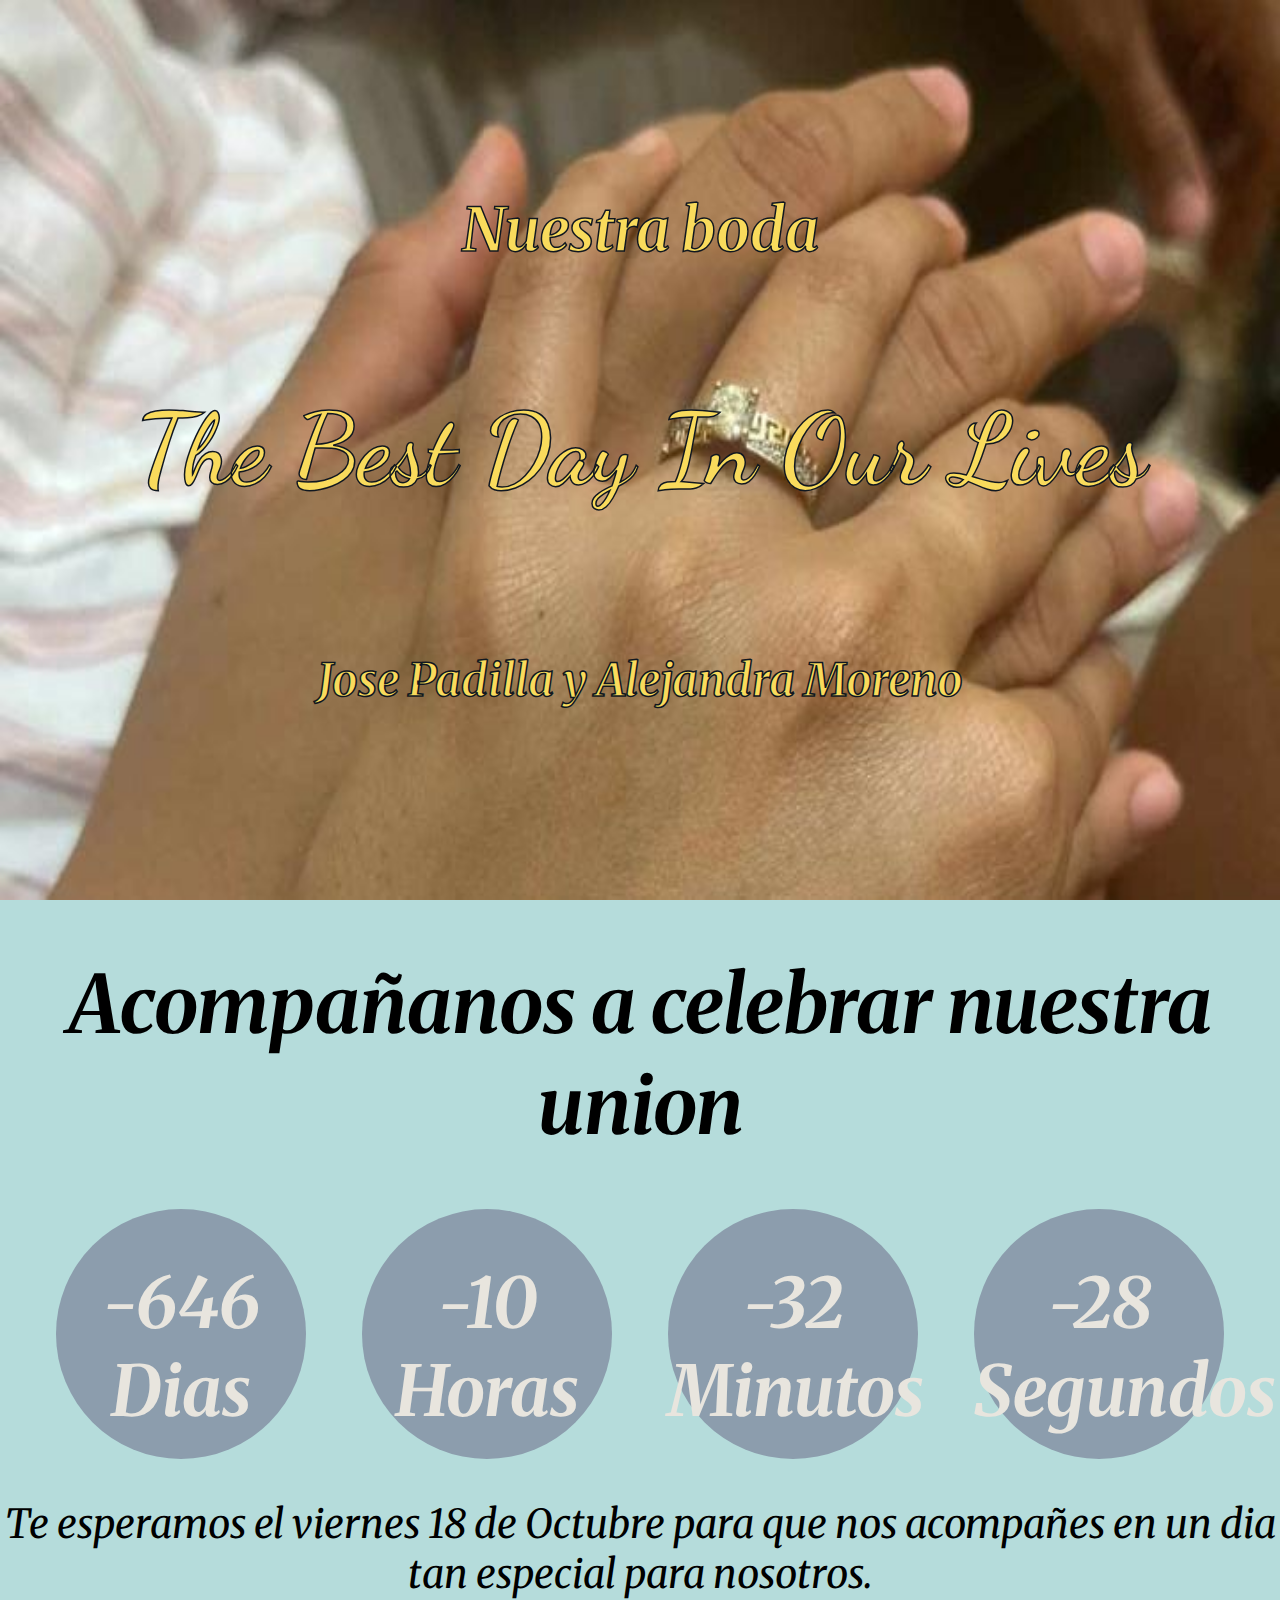
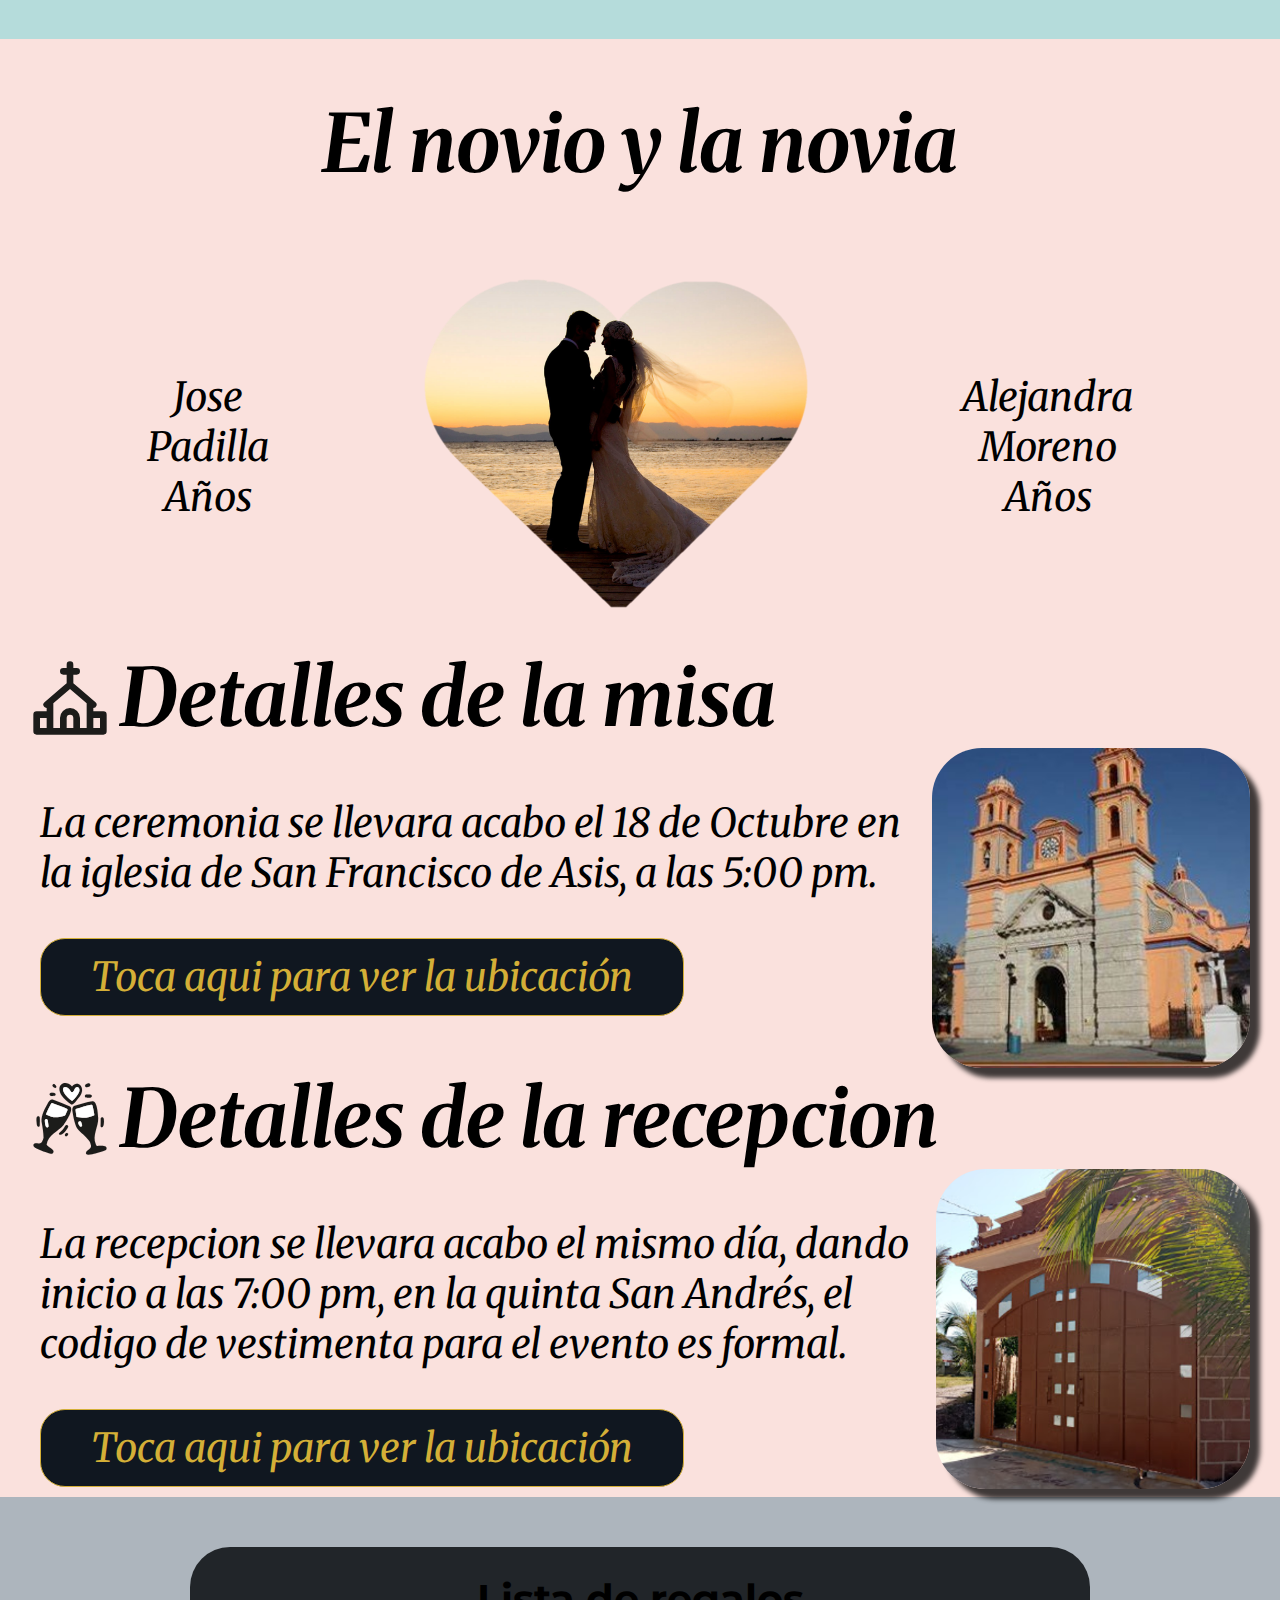
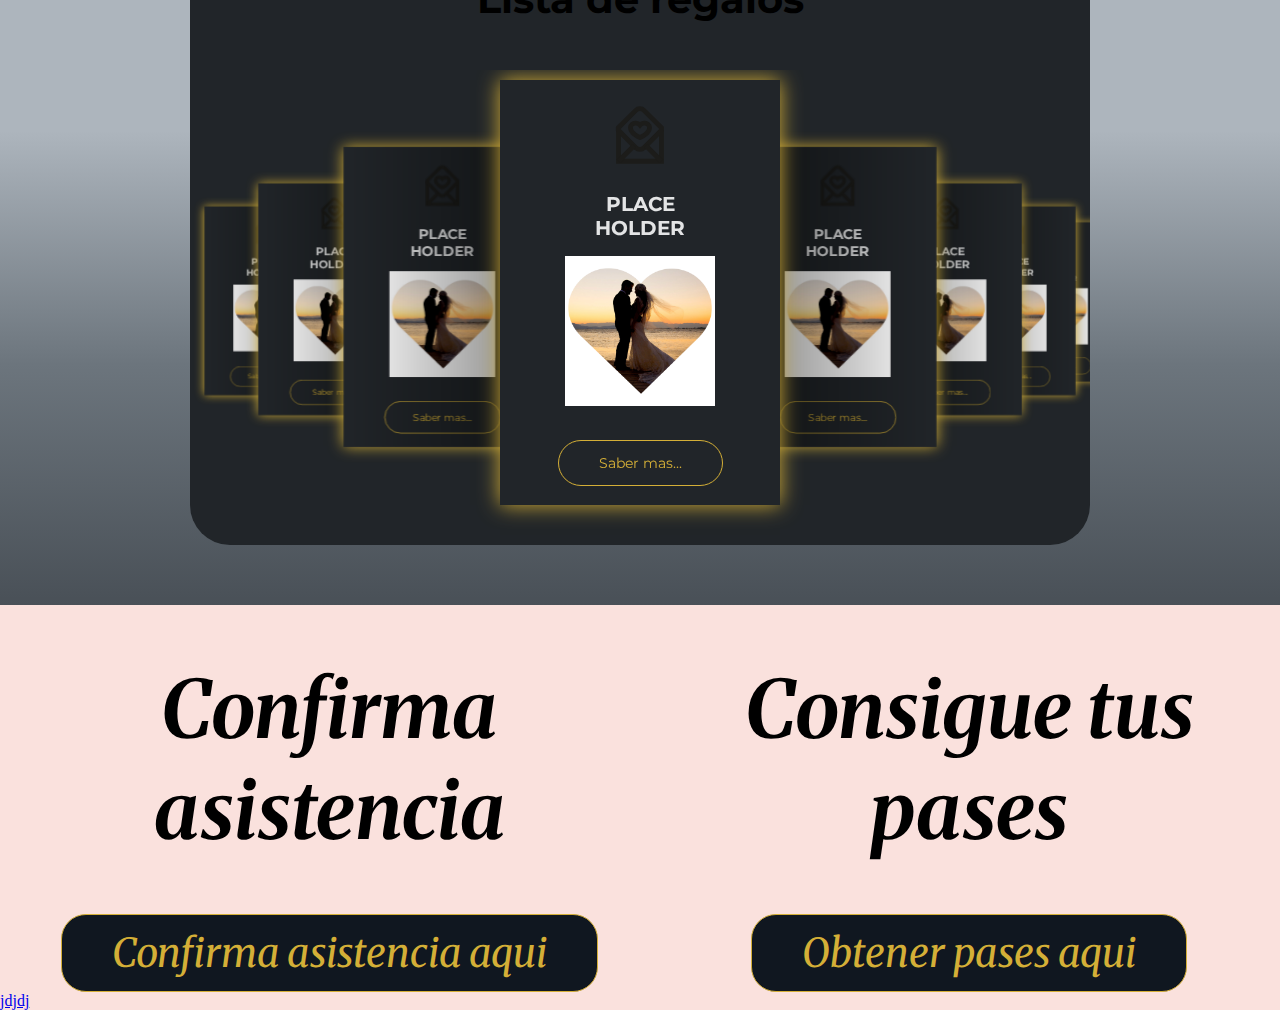
==== index.html @ f73a49ec "Add files via upload" ====
<!DOCTYPE html>
<html lang="en">
<head>
    <meta charset="UTF-8">
    <meta name="viewport" content="width=device-width, initial-scale=1.0">
    <link rel="stylesheet" href="css/sobre.css">
    <link rel="stylesheet" href="css/style.css">
    <link rel="stylesheet" href="css/news_swp.css">
    <link
  rel="stylesheet"
  href="https://cdn.jsdelivr.net/npm/swiper@11/swiper-bundle.min.css"
/>
    <link rel="preconnect" href="https://fonts.googleapis.com">
    <link rel="preconnect" href="https://fonts.gstatic.com" crossorigin>
    <link href="https://fonts.googleapis.com/css2?family=Dancing+Script:wght@400..700&family=Montserrat:ital,wght@0,100..900;1,100..900&display=swap" rel="stylesheet">
    <link href="https://fonts.googleapis.com/css2?family=Merriweather:ital,wght@0,300;0,400;0,700;0,900;1,300;1,400;1,700;1,900&display=swap" rel="stylesheet">

    <link rel="shortcut icon" type="image/png" href="sources/heart-broken-svgrepo-com.svg"/>
    <title>Nuestra boda</title>
</head>
<body class="hidden">
    <div class="centrado" id="onload">
        <div class="loader">
            <div class="container">
                <div class="valentines">
                    <div class="envelope">
                        <div class="card">
                            <div class="text">
                                Jose <br> y <br> Alejandra
                                <div class="heart"></div>
                            </div>
                        </div>
                    </div>
                    <div class="front"></div>
                </div>
            </div>
        </div>
    </div>
    <header>
    <img src="sources/anillos.jpeg" alt="" id="back">
    <h1 class="boda" id="uno">Nuestra boda</h1>
    <h1 id="best">The Best Day In Our Lives</h1>
    <h2 class="boda" id="dos">Jose Padilla y Alejandra Moreno</h2>
    </header>
    <section id="countdown">
        <h1 id="tsec"> Acompañanos a celebrar nuestra union</h1>
        <div class="numeros">
        <div><h1 class="days" id="nr"></h1> <h1>Dias</h1></div>
        <div><h1 class="hours" id="nr"></h1><h1>Horas</h1></div>
        <div><h1 class="minutes" id="nr"></h1><h1>Minutos</h1></div>
        <div><h1 class="seconds" id="nr"></h1><h1>Segundos</h1></div>
        </div>
        <p>Te esperamos el viernes 18 de Octubre para que nos acompañes en un dia tan especial para nosotros.</p>
    </section>
    <section id="nyn">
        <h1>El novio y la novia</h1>
        <div id="info">
            <div class="n">
                <p>Jose </p>
                <p>Padilla</p>
                <p>Años</p>
            </div>
            <img src="sources/cbg.png" alt="" >
            <div class="n" id="a">
                <p>Alejandra</p>
                <p>Moreno</p>
                <p>Años</p>
            </div>
        </div>
    </section>
    <section id="misa">
        <div class="tm">
            <img src="sources/church-svgrepo-com.svg" alt="">
            <h1>Detalles de la misa</h1>
        </div>
        <div class="cm">
            <div class="cmt">
                <p>La ceremonia se llevara acabo el 18 de Octubre en la iglesia de San Francisco de Asis, a las 5:00 pm.</p>
            <a href="" target="_blank">Toca aqui para ver la ubicación</a>
            </div>
            <img src="sources/iglesia.jpg" alt="">
        </div>
    </section>
    <section id="fiesta">
        <div class="tf">
            <img src="sources/heart-glasses-svgrepo-com (2).svg" alt="">
            <h1>Detalles de la recepcion</h1>
        </div>
        <div class="cf">
            <div class="cft">
            <p>La recepcion se llevara acabo el mismo día, dando inicio a las 7:00 pm, en la quinta San Andrés, el codigo de vestimenta para el evento es formal.</p>
            <a href="http://" target="_blank" rel="noopener noreferrer">Toca aqui para ver la ubicación</a>
        </div>
        <img src="sources/salon.png" alt="">
        </div>
    </section>
    <section id="regalos">
        <div class="containeregalos">
        <h1>Lista de regalos</h1>
        <div class="swiper mySwiper">
            <div class="swiper-wrapper">

                <div class="swiper-slide">
                    <div class="icons">
                        <i class="fa-solid fa-circle-arrow-left"></i>
                        <img src="sources/heart-mail-svgrepo-com.svg" alt="">
                        <i class="fa-regular fa-heart"></i>
                    </div>
                    <div class="news-content">
                        <div class="news-txt">
                            <h2>Place holder</h2>
                            <div class="news-img">
                                <img src="sources/corazon.png" alt="">
                            </div>
                        </div>
                        
                    </div>
                    <a href="#" class="btn-1">Saber mas...</a>
                </div>
                
                <div class="swiper-slide">
                    <div class="icons">
                        <i class="fa-solid fa-circle-arrow-left"></i>
                        <img src="sources/heart-mail-svgrepo-com.svg" alt="">
                        <i class="fa-regular fa-heart"></i>
                    </div>
                    <div class="news-content">
                        <div class="news-txt">
                            <h2>Place holder</h2>
                            <div class="news-img">
                                <img src="sources/corazon.png" alt="">
                            </div>
                        </div>
                        
                    </div>
                    <a href="#" class="btn-1">Saber mas...</a>
                </div>

                <div class="swiper-slide">
                    <div class="icons">
                        <i class="fa-solid fa-circle-arrow-left"></i>
                        <img src="sources/heart-mail-svgrepo-com.svg" alt="">
                        <i class="fa-regular fa-heart"></i>
                    </div>
                    <div class="news-content">
                        <div class="news-txt">
                            <h2>Place holder</h2>
                            <div class="news-img">
                                <img src="sources/corazon.png" alt="">
                            </div>
                        </div>
                        
                    </div>
                    <a href="#" class="btn-1">Saber mas...</a>
                </div>
                
                <div class="swiper-slide">
                    <div class="icons">
                        <i class="fa-solid fa-circle-arrow-left"></i>
                        <img src="sources/heart-mail-svgrepo-com.svg" alt="">
                        <i class="fa-regular fa-heart"></i>
                    </div>
                    <div class="news-content">
                        <div class="news-txt">
                            <h2>Place holder</h2>
                            <div class="news-img">
                                <img src="sources/corazon.png" alt="">
                            </div>
                        </div>
                        
                    </div>
                    <a href="#" class="btn-1">Saber mas...</a>
                </div>

                <div class="swiper-slide">
                    <div class="icons">
                        <i class="fa-solid fa-circle-arrow-left"></i>
                        <img src="sources/heart-mail-svgrepo-com.svg" alt="">
                        <i class="fa-regular fa-heart"></i>
                    </div>
                    <div class="news-content">
                        <div class="news-txt">
                            <h2>Place holder</h2>
                            <div class="news-img">
                                <img src="sources/corazon.png" alt="">
                            </div>
                        </div>
                        
                    </div>
                    <a href="#" class="btn-1">Saber mas...</a>
                </div>
                
                <div class="swiper-slide">
                    <div class="icons">
                        <i class="fa-solid fa-circle-arrow-left"></i>
                        <img src="sources/heart-mail-svgrepo-com.svg" alt="">
                        <i class="fa-regular fa-heart"></i>
                    </div>
                    <div class="news-content">
                        <div class="news-txt">
                            <h2>Place holder</h2>
                            <div class="news-img">
                                <img src="sources/corazon.png" alt="">
                            </div>
                        </div>
                        
                    </div>
                    <a href="#" class="btn-1">Saber mas...</a>
                </div>

                <div class="swiper-slide">
                    <div class="icons">
                        <i class="fa-solid fa-circle-arrow-left"></i>
                        <img src="sources/heart-mail-svgrepo-com.svg" alt="">
                        <i class="fa-regular fa-heart"></i>
                    </div>
                    <div class="news-content">
                        <div class="news-txt">
                            <h2>Place holder</h2>
                            <div class="news-img">
                                <img src="sources/corazon.png" alt="">
                            </div>
                        </div>
                        
                    </div>
                    <a href="#" class="btn-1">Saber mas...</a>
                </div>
                
                <div class="swiper-slide">
                    <div class="icons">
                        <i class="fa-solid fa-circle-arrow-left"></i>
                        <img src="sources/heart-mail-svgrepo-com.svg" alt="">
                        <i class="fa-regular fa-heart"></i>
                    </div>
                    <div class="news-content">
                        <div class="news-txt">
                            <h2>Place holder</h2>
                            <div class="news-img">
                                <img src="sources/corazon.png" alt="">
                            </div>
                        </div>
                        
                    </div>
                    <a href="#" class="btn-1">Saber mas...</a>
                </div>
            </div>
        </div>
    </div>
    </section>
    <section id="confirmar">
        <div>
        <h1>Confirma asistencia</h1>
        <a href="http://" target="_blank" rel="noopener noreferrer">Confirma asistencia aqui</a>
        </div>
        <div>
            <h1>Consigue tus pases</h1>
            <a href="http://" target="_blank" rel="noopener noreferrer">Obtener pases aqui</a>
        </div>
    </section>
    <a href="sobre.html">jdjdj</a>
<script src="js/jquery-3.7.1.min.js"></script>
<script src="js/load.js"></script>
<script src="js/cuenta.js"></script>
<script src="https://cdn.jsdelivr.net/npm/swiper@11/swiper-bundle.min.js"></script>
<script>
    var swiper = new Swiper(".mySwiper",{
        effect: "coverflow",
        grabCursor: true,
        centeredSlides: true,
        slidesPerView: "auto",
        loop: true,
        coverflowEffect:{
            depth: 500,
            modifier: 1,
            slidesShadows: true,
            rotate: 0,
            stretch:0
        }
    })
</script>
</body>
</html>
---- css/sobre.css ----
.centrado{
    height: 100vh;
}
.hidden{
    overflow: hidden;
}
.loader{
    display: grid;
    place-items: center;
    min-height: 100vh;
    background: #fae1dd;
}
.container{
    position: relative;
}
.valentines{
    position: relative;
    top: 50px;
    cursor: pointer;
    animation: up 3s linear infinite;
}
.envelope{
    position: relative;
    width: 300px;
    height: 200px;
    background: #f08080;
    display: grid;
    place-items: center;
}
.envelope::before{
    content: '';
    position: absolute;
    width: 212px;
    height: 212px;
    background: #f08080;
    transform: rotate(45deg);
    top: -105px;
    left: 44px;
    border-radius: 30px 0 0 0;
}
.front{
    position: absolute;
    border-right: 180px solid #f4978e;
    border-top: 95px solid transparent;
    border-bottom: 100px solid transparent;
    left: 120px;
    top: 5px;
    width: 0;
    height: 0;
    z-index: 10;
}
.front::before{
    position: absolute;
    content: '';
    border-left: 300px solid #fda996;
    border-top: 195px solid transparent;
    left: -120px;
    top: -95px;
}
.card{
    position: relative;
    width: 250px;
    height: 180px;
    background: #fff;
    border-radius: 2px;
    display: grid;
    place-items: center;
    transition: 1s;
}
.card::before{
    content: '';
    position: absolute;
    top: 10px;
    left: 10px;
    right: 10px;
    bottom: 10px;
    border: 2px solid #003049;
    border-style: dashed;
}
.valentines:hover .card{
    transform: translateY(-100px);
}
.card .text{
    font-family: 'Brush Script MT', cursive;
    font-size: 28px;
    text-align: center;
    line-height: 25px;
    color: #003049;
}
.card .text .heart{
    position: relative;
    width: 22px;
    height: 22px;
    background: red;
    bottom: 0px;
    left: 26px;
    transform: rotate(45deg);
    border-radius: 50% 0 0 50%;
}
.card .text .heart::before{
    content: '';
    position: absolute;
    width: 100%;
    height: 100%;
    background: red;
    border-radius: 0 50% 50% 0;
    right: 0;
    transform: rotate(-90deg);
    transform-origin: top;
}
.card .text .heart::after{
    content: '';
    position: absolute;
    width: 100%;
    height: 100%;
    background: red;
    right: -11px;
}
@keyframes up {
    0%, 100%{
        transform: translateY(0);
    }
    50%{
        transform: translateY(-30px);
    }
}
.valentines::before{
    content: '';
    position: absolute;
    width: 330px;
    height: 25px;
    border-radius: 50%;
    background: rgba(0, 0, 0, .3);
    top: 265px;
    left: -15px;
    animation: scale 3s linear infinite;
}
@keyframes scale{
    0%,100%{
        transform: scaleX(1);
    }
    50%{
        transform: scaleX(.85);
    }
}
---- css/style.css ----
body{
    background: #fae1dd;
    margin: 0px;
    padding: 0px;
}

header{
    margin: 0px;
    display: flex;
    flex-direction: column;
    justify-content: center;
    align-items: center;
    text-align: center;
    padding-top: 0px;
    width: 100vw;
    
    height: 100vh;
    font-size: 30px;
}
header #best{
    z-index: 10;
    position: absolute;
    color: #f9db5c;
    -webkit-text-stroke: 1.5px #101720;
    font-family: 'Dancing Script', cursive;
    font-size: 100px;   
}
header .boda{
    margin: auto;
    z-index: 10;
    color: #f9db5c;
    -webkit-text-stroke: 1.5px #101720;
    font-family: "Merriweather", serif;
    font-weight: 700;
    font-style: italic;
    
}

header #back{
    position: absolute;
    width: 100vw;
    height: 100vh;
    margin: 0px;
}

#countdown{
    margin: 0px;
    background-color: #B5DCDB;
    display: flex;
    flex-direction: column;
    justify-content: center;
    align-content: center;
    text-align: center;
    font-family: "Merriweather", serif;
    font-weight: 400;
    font-style: italic;
    font-size: 40px;
}

#countdown .numeros{
    display: flex;
    align-items: center;
    justify-content: space-evenly;
    font-size: 35px;
}
#countdown .numeros div{
    background-color: #8C9DAD;
    width: 250px;
    height: 250px;
    border-radius: 50%;
}
#countdown .numeros div #nr{
    margin-top: 50px;
    margin-bottom: 0px;
}
#countdown .numeros div h1{
    color: #E8E5DE;
    margin-top: 0px;
}

#nyn{
    text-align: center;
    font-family: "Merriweather", serif;
    font-weight: 400;
    font-style: italic;
    font-size: 40px;
}
#nyn #info{
    display: flex;
    justify-content: space-evenly;
    align-items: center;
}
#nyn #info .n p{
    margin: 0px;
}
#nyn #info img{
    width: 400px;
    height: 400px;
}
#misa{
    margin-left: 30px;
    margin-right: 30px;
    font-family: "Merriweather", serif;
    font-weight: 400;
    font-style: italic;
    font-size: 40px;
}
#misa .tm{
    display: flex;
    align-items: center;
}
#misa .tm h1{
    margin: 0px;
}
#misa .tm img{
    width: 80px;
    height: 80px;
    margin-right: 10px;
}
#misa .cm{
    display: flex;
}
#misa .cm .cmt{
    margin: 10px;
}
#misa .cm .cmt a{
    text-decoration: none;
    display: inline-block;
    background-color: #101720;
    padding: 13px 50px ;
    border: 1px solid var(--oro);
    border-radius: 25px;
    color: var(--oro);
    text-decoration: none;
    transition: 0.5s;
}
#misa .cm .cmt a:hover{
    font-size: 50px;
    transition: 0.5s;
    background-color: var(--oro);
    color: var(--dark);
    box-shadow: 11px 13px 5px 1px rgba(3,12,36,0.87);
    -webkit-box-shadow: 11px 13px 5px 1px rgba(3,12,36,0.87);
    -moz-box-shadow: 11px 13px 5px 1px rgba(3,12,36,0.87);
}
#misa .cm img{
    border-radius: 50px;
    width: 320px;
    height: 320px;
    box-shadow: 10px 10px 5px 0px rgba(0,0,0,0.75);
-webkit-box-shadow: 10px 10px 5px 0px rgba(0,0,0,0.75);
-moz-box-shadow: 10px 10px 5px 0px rgba(0,0,0,0.75);
}
#fiesta{
    margin-left: 30px;
    margin-right: 30px;
    font-family: "Merriweather", serif;
    font-weight: 400;
    font-style: italic;
    font-size: 40px;
}
#fiesta .tf{
    display: flex;
    align-items: center;
}
#fiesta .tf h1{
    margin: 0px;
}
#fiesta .tf img{
    width: 80px;
    height: 80px;
    margin-right: 10px;
}
#fiesta .cf{
    display: flex;
}
#fiesta .cf .cft{
    margin: 10px;
}
#fiesta .cf .cft a{
    text-decoration: none;
    display: inline-block;
    background-color: #101720;
    padding: 13px 50px ;
    border: 1px solid var(--oro);
    border-radius: 25px;
    color: var(--oro);
    text-decoration: none;
    transition: 0.5s;
}
#fiesta .cf .cft a:hover{
    font-size: 50px;
    transition: 0.5s;
    background-color: var(--oro);
    color: var(--dark);
    box-shadow: 11px 13px 5px 1px rgba(3,12,36,0.87);
    -webkit-box-shadow: 11px 13px 5px 1px rgba(3,12,36,0.87);
    -moz-box-shadow: 11px 13px 5px 1px rgba(3,12,36,0.87);
}
#fiesta .cf img{
    border-radius: 50px;
    width: 320px;
    height: 320px;
    box-shadow: 10px 10px 5px 0px rgba(0,0,0,0.75);
-webkit-box-shadow: 10px 10px 5px 0px rgba(0,0,0,0.75);
-moz-box-shadow: 10px 10px 5px 0px rgba(0,0,0,0.75);
}
#regalos{
    display: flex;
    justify-content: center;
    margin-top: 0px;
    padding: 50px 0 0 0;
    background: rgb(173,181,189);
    background: linear-gradient(180deg, rgba(173,181,189,1) 33%, rgba(108,117,125,1) 66%, rgba(73,80,87,1) 100%);
}
.containeregalos{
    padding: 0;
    width: 900px;
    height: 90%;
    margin-bottom: 60px;
    background-color: var(--dark);
    display: flex;
    flex-direction: column;
    align-items: center;
    font-family: 'Montserrat', sans-serif;
    border-radius: 40px;
    font-size: 14px;
    position: relative;
}
.containeregalos h1{
    font-size: 40px;
}
#confirmar{
    display: flex;
    font-family: "Merriweather", serif;
    font-weight: 400;
    font-style: italic;
    font-size: 40px;
    justify-content: space-evenly;
    text-align: center;
}
#confirmar div a{
    text-decoration: none;
    display: inline-block;
    background-color: #101720;
    padding: 13px 50px ;
    border: 1px solid var(--oro);
    border-radius: 25px;
    color: var(--oro);
    text-decoration: none;
    transition: 0.5s;
}
#confirmar div a:hover{
    font-size: 50px;
    transition: 0.5s;
    background-color: var(--oro);
    color: var(--dark);
    box-shadow: 11px 13px 5px 1px rgba(3,12,36,0.87);
    -webkit-box-shadow: 11px 13px 5px 1px rgba(3,12,36,0.87);
    -moz-box-shadow: 11px 13px 5px 1px rgba(3,12,36,0.87);
}

@media screen and (max-width: 500px) {
    header #best{
        font-size: 95px;   
    }
    header #uno{
        margin: auto;
    }
    header #dos{
        margin-top: 300px;
    }
    #countdown{
        font-size: 35px;
    }
    #countdown .numeros{
        flex-direction: column;
    }
    #countdown .numeros div{
        margin-top: 10px;
        margin-bottom: 10px;
    }
    #nyn #info{
        flex-direction: column;
    }
    #nyn #info #a{
        margin-bottom: 80px;
    }
    #nyn #info img{
        width: 300px;
        height: 300px;
    }
    #misa .tm img{
        width: 90px;
        height: 90px;
        margin-right: 30px;
    }
    #misa .cm{
        flex-direction: column;
    }
    #misa .cm .cmt a{
        font-size: 30px;
        margin-bottom: 20px;
    }
    #misa .cm .cmt a:hover{
        font-size: 40px;
    }
    #misa .cm img{
        margin-left: 22px;
        margin-bottom: 50px;
    }
    #fiesta .tf img{
        width: 75px;
        height: 75px;
        margin-right: 10px;
    }
    #fiesta .tf h1{
        margin-right: 60px;
    }
    #fiesta .cf{
        flex-direction: column;
    }
    #fiesta .cf .cft a{
        font-size: 30px;
        margin-bottom: 20px;
    }
    #fiesta .ct .ctt a:hover{
        font-size: 40px;
    }
    #fiesta .cf img{
        margin-left: 22px;
        margin-bottom: 50px;
    }
    #confirmar{
        flex-direction: column;
    }
    #confirmar div a{
        font-size: 20px;
    }
    #confirmar div a:hover{
        font-size: 28px;
    }
}
---- css/news_swp.css ----
:root{
    --dark: #212529;
    --oscuro3: #343A40;
    --oscuro2: #495057;
    --oscuro1: #6c757d;
    --medio: #ADB5BD;
    --claro3: #CED4DA;
    --claro2: #DEE2E6;
    --claro1: #E9ECEF;
    --light: #F8F9FA;
    --oro: #d4af37;
    --silver: #e3e4e5;
}
.swiper{
    width: 900px;
    padding: 150px 0 100px 0;
    height: 100%;
    margin-top: 20px
}

.swiper .swiper-slide{
    width: 200px;
    height: 400px;
    background-color: var(--dark);
    box-shadow: 0 0 20px rgba(212, 175, 55, 1);
    padding: 20px 40px 5px 40px;
    text-align: center;
    margin-top: 10px;
    margin-bottom: 40px;
}
.icons{
    display: flex;
    justify-content: space-between;
    align-items: center;
    margin: 5px 40px 10px 40px;
}
.icons i{
    font-size: 20px;
    color: var(--oro);
}
.icons img{
    width: 60px;
    height: 60px;
}
.news-content{
    display: flex;
    justify-content: center;
}
.news-txt{
    flex-basis: 50%;
    text-align: center
}
.news-txt h2{
    font-size: 20px;
    color: var(--silver);
    text-transform: uppercase;
}
.news-content {
    font-size: 14;
    color: var(--silver);
}
.news-img{
    flex-basis: 50%;
}
.news-img img{
    width: 150px;
}
.btn-1{
    display: inline-block;
    padding: 13px 40px ;
    border: 1px solid var(--oro);
    border-radius: 25px;
    color: var(--oro);
    text-decoration: none;
    margin-top: 30px;
    transition: 0.5s;
    margin-bottom: 25px;
    
}
.btn-1:hover{
    font-size: 18px;
    transition: 0.5s;
    background-color: var(--oro);
    color: var(--dark);
    box-shadow: 11px 13px 5px 1px rgba(3,12,36,0.87);
    -webkit-box-shadow: 11px 13px 5px 1px rgba(3,12,36,0.87);
    -moz-box-shadow: 11px 13px 5px 1px rgba(3,12,36,0.87);
}

@media screen and (max-width: 500px){
    .swiper{
        width: 400px;
    }
}
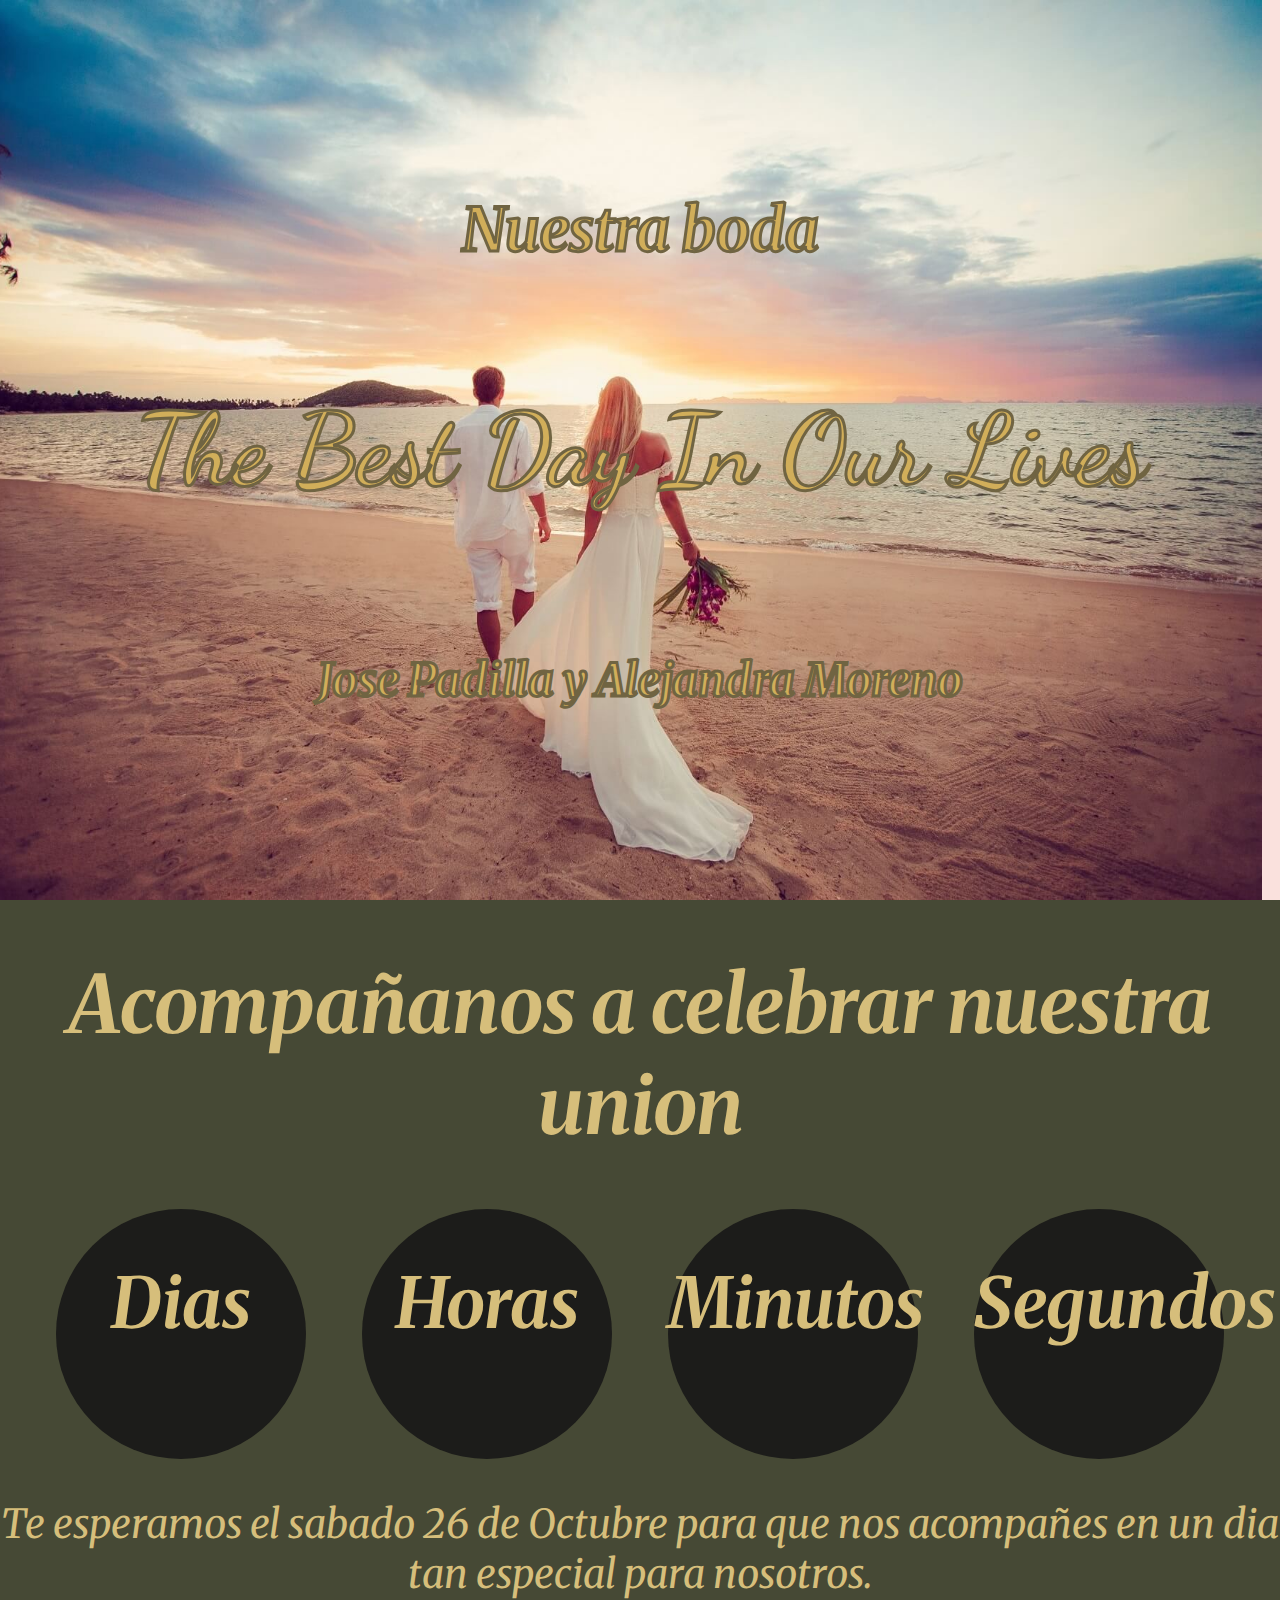
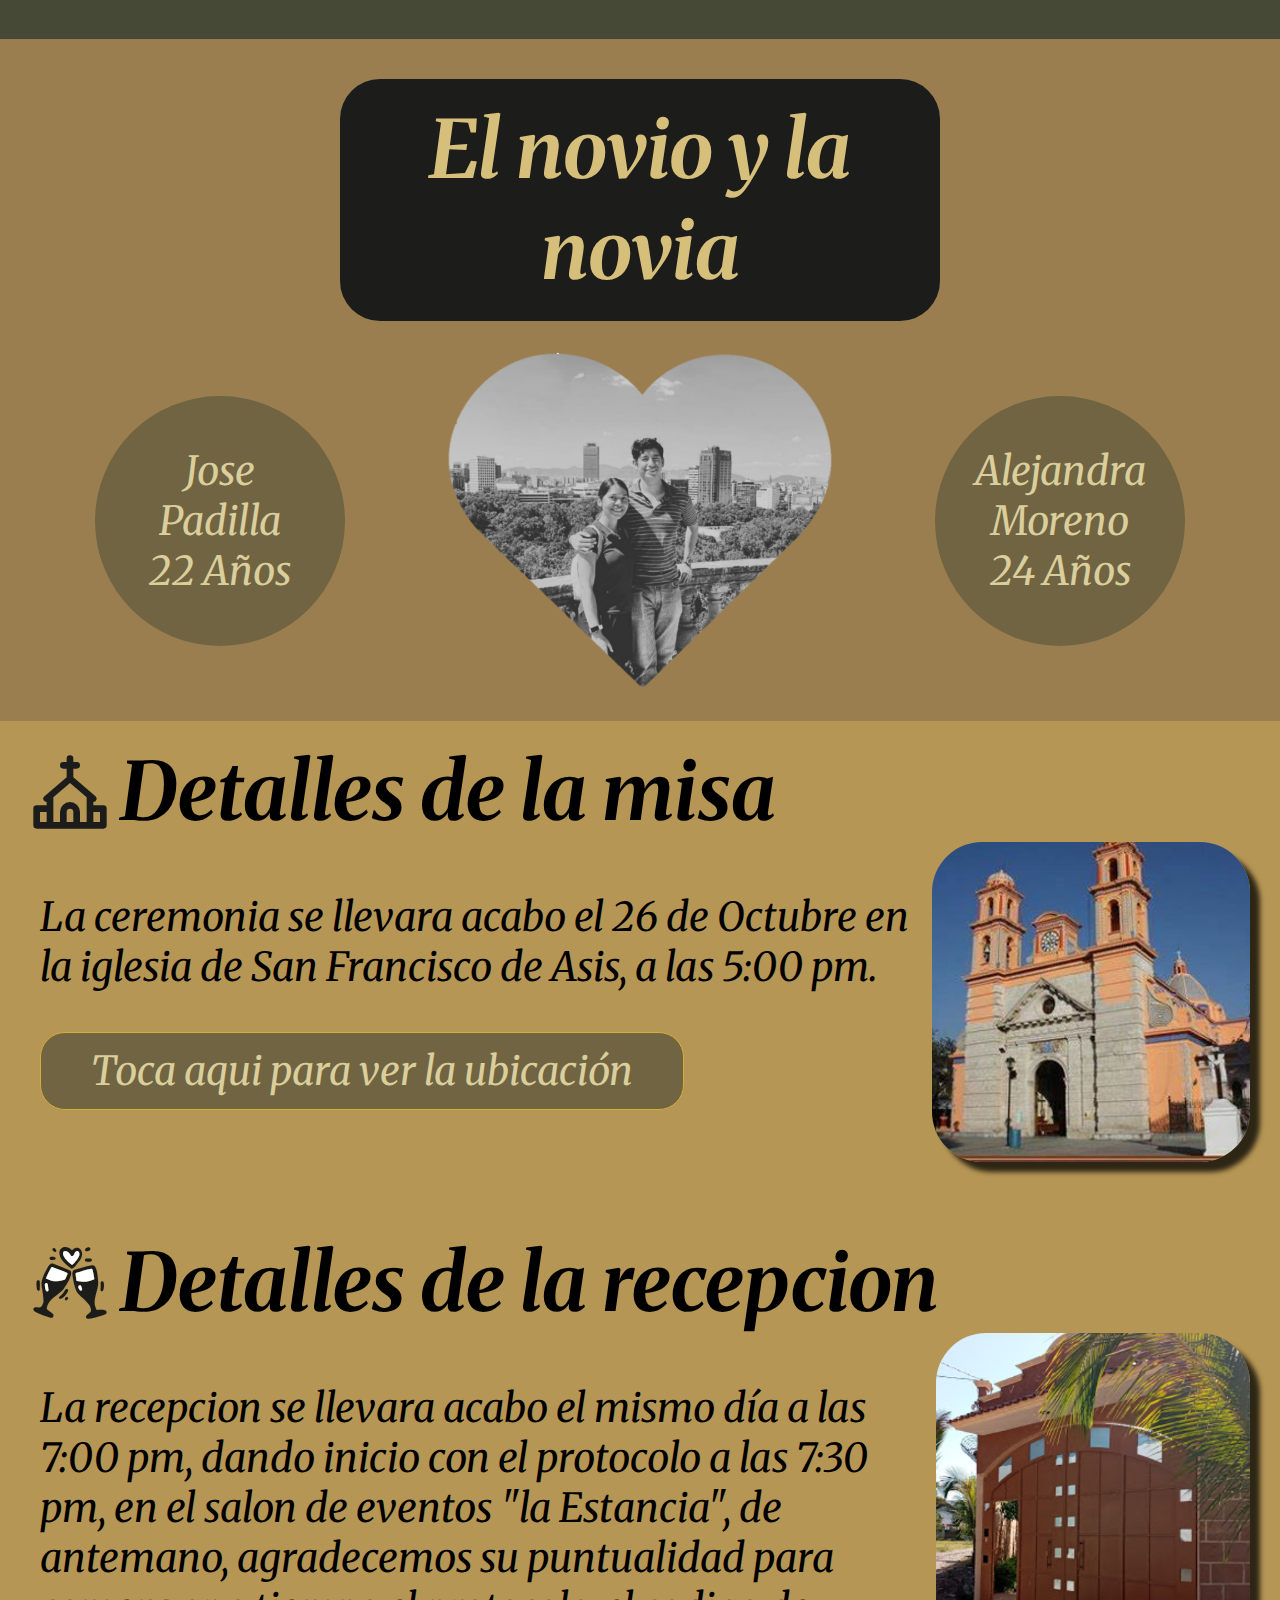
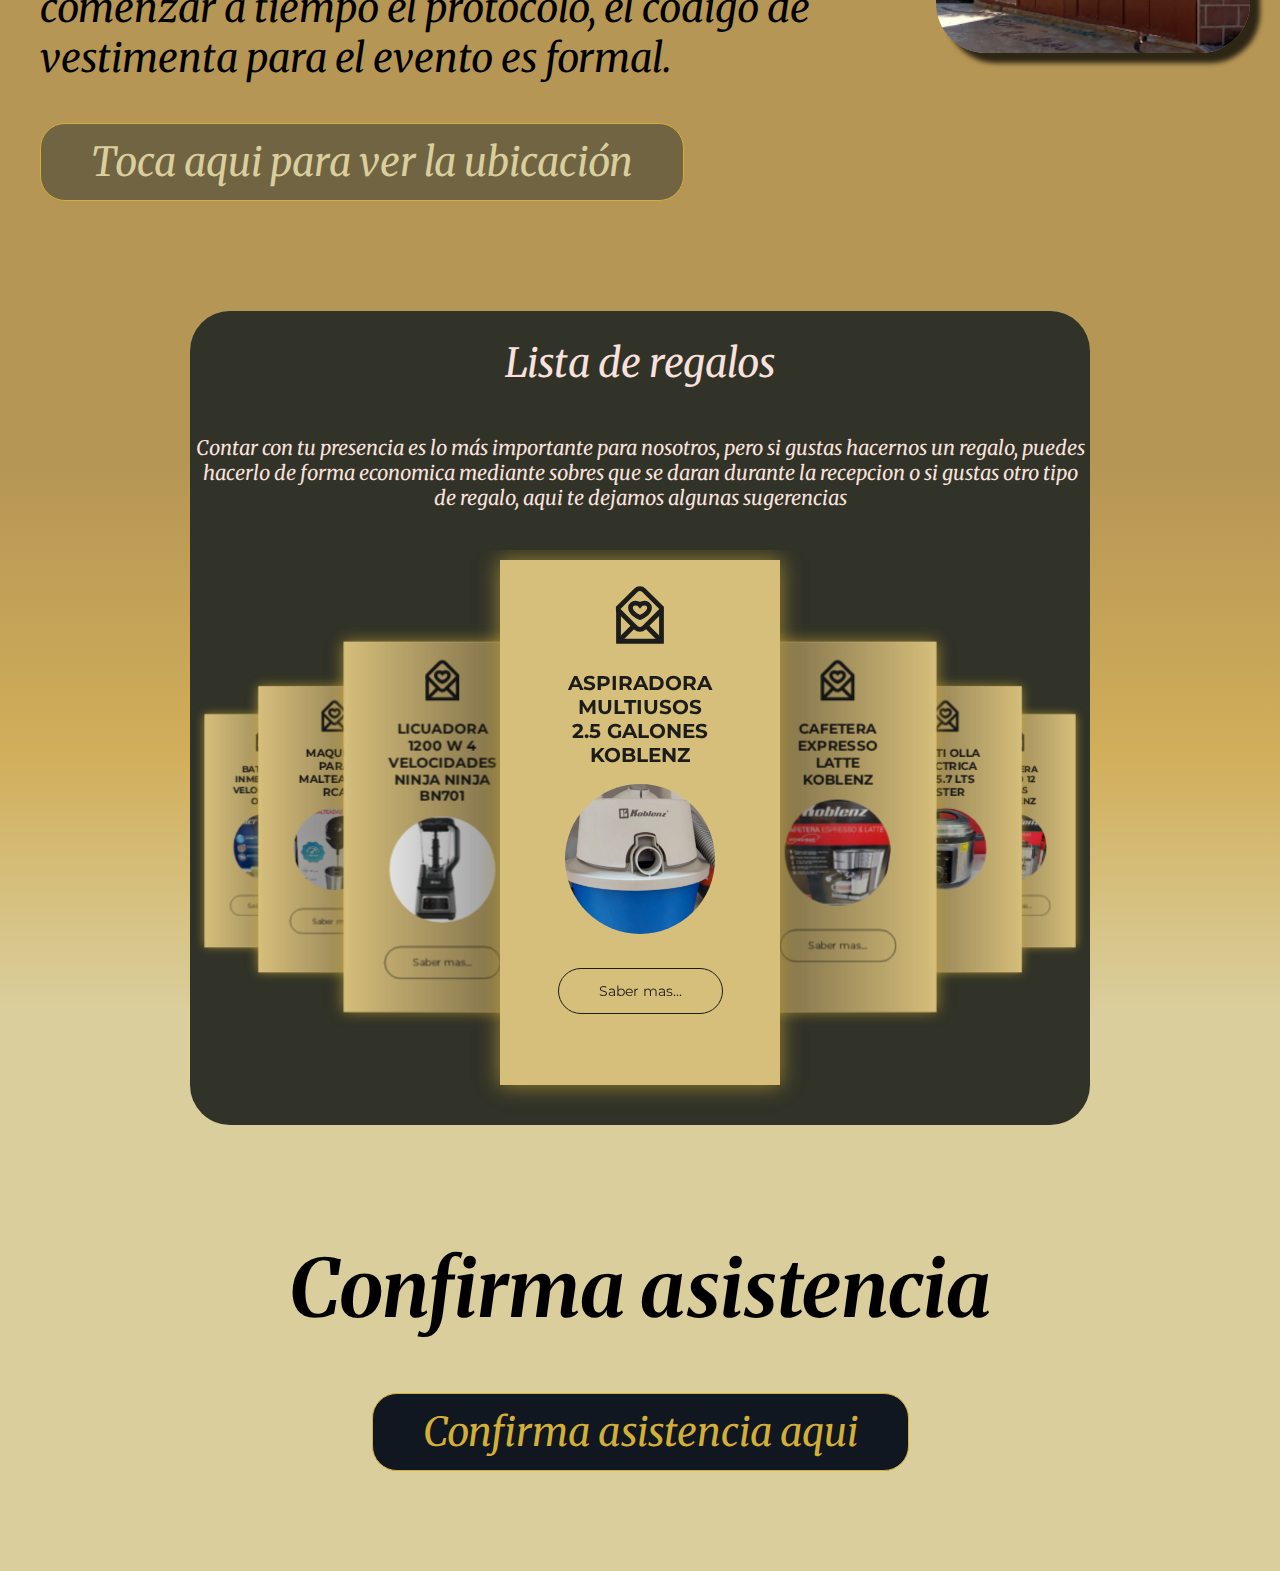
==== commit 9efe28b8: "Add files via upload" ====
--- a/index.html
+++ b/index.html
@@ -37,7 +37,10 @@
         </div>
     </div>
     <header>
-    <img src="sources/anillos.jpeg" alt="" id="back">
+    <picture>
+    <source media="(max-width: 500px)" srcset="sources/banner_v_playa.jpg" id="back">
+    <img src="sources/banner_h_playa.jpg" alt="" id="back">
+</picture>
     <h1 class="boda" id="uno">Nuestra boda</h1>
     <h1 id="best">The Best Day In Our Lives</h1>
     <h2 class="boda" id="dos">Jose Padilla y Alejandra Moreno</h2>
@@ -50,21 +53,23 @@
         <div><h1 class="minutes" id="nr"></h1><h1>Minutos</h1></div>
         <div><h1 class="seconds" id="nr"></h1><h1>Segundos</h1></div>
         </div>
-        <p>Te esperamos el viernes 18 de Octubre para que nos acompañes en un dia tan especial para nosotros.</p>
+        <p>Te esperamos el sabado 26 de Octubre para que nos acompañes en un dia tan especial para nosotros.</p>
     </section>
     <section id="nyn">
+        <div id="tnyn">
         <h1>El novio y la novia</h1>
+        </div>
         <div id="info">
             <div class="n">
-                <p>Jose </p>
+                <p id="top">Jose </p>
                 <p>Padilla</p>
-                <p>Años</p>
-            </div>
-            <img src="sources/cbg.png" alt="" >
+                <p id="bottom"> 22 Años</p>
+            </div>
+            <img src="sources/cfbg.png" alt="" >
             <div class="n" id="a">
-                <p>Alejandra</p>
+                <p id="top">Alejandra</p>
                 <p>Moreno</p>
-                <p>Años</p>
+                <p id="bottom"> 24 Años</p>
             </div>
         </div>
     </section>
@@ -75,8 +80,8 @@
         </div>
         <div class="cm">
             <div class="cmt">
-                <p>La ceremonia se llevara acabo el 18 de Octubre en la iglesia de San Francisco de Asis, a las 5:00 pm.</p>
-            <a href="" target="_blank">Toca aqui para ver la ubicación</a>
+                <p>La ceremonia se llevara acabo el 26 de Octubre en la iglesia de San Francisco de Asis, a las 5:00 pm.</p>
+            <a href="https://maps.app.goo.gl/7uuiEKoEurrPZpV99" target="_blank">Toca aqui para ver la ubicación</a>
             </div>
             <img src="sources/iglesia.jpg" alt="">
         </div>
@@ -88,8 +93,8 @@
         </div>
         <div class="cf">
             <div class="cft">
-            <p>La recepcion se llevara acabo el mismo día, dando inicio a las 7:00 pm, en la quinta San Andrés, el codigo de vestimenta para el evento es formal.</p>
-            <a href="http://" target="_blank" rel="noopener noreferrer">Toca aqui para ver la ubicación</a>
+            <p>La recepcion se llevara acabo el mismo día a las 7:00 pm, dando inicio con el protocolo a las 7:30 pm, en el salon de eventos "la Estancia", de antemano, agradecemos su puntualidad para comenzar a tiempo el protocolo, el codigo de vestimenta para el evento es formal.</p>
+            <a href="https://maps.app.goo.gl/GyKFG2XMdiLdR6xL7" target="_blank" rel="noopener noreferrer">Toca aqui para ver la ubicación</a>
         </div>
         <img src="sources/salon.png" alt="">
         </div>
@@ -97,6 +102,7 @@
     <section id="regalos">
         <div class="containeregalos">
         <h1>Lista de regalos</h1>
+        <p>Contar con tu presencia es lo más importante para nosotros, pero si gustas hacernos un regalo, puedes hacerlo de forma economica mediante sobres que se daran durante la recepcion o si gustas otro tipo de regalo, aqui te dejamos algunas sugerencias </p>
         <div class="swiper mySwiper">
             <div class="swiper-wrapper">
 
@@ -108,141 +114,125 @@
                     </div>
                     <div class="news-content">
                         <div class="news-txt">
-                            <h2>Place holder</h2>
-                            <div class="news-img">
-                                <img src="sources/corazon.png" alt="">
-                            </div>
-                        </div>
-                        
-                    </div>
-                    <a href="#" class="btn-1">Saber mas...</a>
-                </div>
-                
-                <div class="swiper-slide">
-                    <div class="icons">
-                        <i class="fa-solid fa-circle-arrow-left"></i>
-                        <img src="sources/heart-mail-svgrepo-com.svg" alt="">
-                        <i class="fa-regular fa-heart"></i>
-                    </div>
-                    <div class="news-content">
-                        <div class="news-txt">
-                            <h2>Place holder</h2>
-                            <div class="news-img">
-                                <img src="sources/corazon.png" alt="">
-                            </div>
-                        </div>
-                        
-                    </div>
-                    <a href="#" class="btn-1">Saber mas...</a>
-                </div>
-
-                <div class="swiper-slide">
-                    <div class="icons">
-                        <i class="fa-solid fa-circle-arrow-left"></i>
-                        <img src="sources/heart-mail-svgrepo-com.svg" alt="">
-                        <i class="fa-regular fa-heart"></i>
-                    </div>
-                    <div class="news-content">
-                        <div class="news-txt">
-                            <h2>Place holder</h2>
-                            <div class="news-img">
-                                <img src="sources/corazon.png" alt="">
-                            </div>
-                        </div>
-                        
-                    </div>
-                    <a href="#" class="btn-1">Saber mas...</a>
-                </div>
-                
-                <div class="swiper-slide">
-                    <div class="icons">
-                        <i class="fa-solid fa-circle-arrow-left"></i>
-                        <img src="sources/heart-mail-svgrepo-com.svg" alt="">
-                        <i class="fa-regular fa-heart"></i>
-                    </div>
-                    <div class="news-content">
-                        <div class="news-txt">
-                            <h2>Place holder</h2>
-                            <div class="news-img">
-                                <img src="sources/corazon.png" alt="">
-                            </div>
-                        </div>
-                        
-                    </div>
-                    <a href="#" class="btn-1">Saber mas...</a>
-                </div>
-
-                <div class="swiper-slide">
-                    <div class="icons">
-                        <i class="fa-solid fa-circle-arrow-left"></i>
-                        <img src="sources/heart-mail-svgrepo-com.svg" alt="">
-                        <i class="fa-regular fa-heart"></i>
-                    </div>
-                    <div class="news-content">
-                        <div class="news-txt">
-                            <h2>Place holder</h2>
-                            <div class="news-img">
-                                <img src="sources/corazon.png" alt="">
-                            </div>
-                        </div>
-                        
-                    </div>
-                    <a href="#" class="btn-1">Saber mas...</a>
-                </div>
-                
-                <div class="swiper-slide">
-                    <div class="icons">
-                        <i class="fa-solid fa-circle-arrow-left"></i>
-                        <img src="sources/heart-mail-svgrepo-com.svg" alt="">
-                        <i class="fa-regular fa-heart"></i>
-                    </div>
-                    <div class="news-content">
-                        <div class="news-txt">
-                            <h2>Place holder</h2>
-                            <div class="news-img">
-                                <img src="sources/corazon.png" alt="">
-                            </div>
-                        </div>
-                        
-                    </div>
-                    <a href="#" class="btn-1">Saber mas...</a>
-                </div>
-
-                <div class="swiper-slide">
-                    <div class="icons">
-                        <i class="fa-solid fa-circle-arrow-left"></i>
-                        <img src="sources/heart-mail-svgrepo-com.svg" alt="">
-                        <i class="fa-regular fa-heart"></i>
-                    </div>
-                    <div class="news-content">
-                        <div class="news-txt">
-                            <h2>Place holder</h2>
-                            <div class="news-img">
-                                <img src="sources/corazon.png" alt="">
-                            </div>
-                        </div>
-                        
-                    </div>
-                    <a href="#" class="btn-1">Saber mas...</a>
-                </div>
-                
-                <div class="swiper-slide">
-                    <div class="icons">
-                        <i class="fa-solid fa-circle-arrow-left"></i>
-                        <img src="sources/heart-mail-svgrepo-com.svg" alt="">
-                        <i class="fa-regular fa-heart"></i>
-                    </div>
-                    <div class="news-content">
-                        <div class="news-txt">
-                            <h2>Place holder</h2>
-                            <div class="news-img">
-                                <img src="sources/corazon.png" alt="">
-                            </div>
-                        </div>
-                        
-                    </div>
-                    <a href="#" class="btn-1">Saber mas...</a>
-                </div>
+                            <h2>aspiradora multiusos 2.5 galones koblenz</h2>
+                            <div class="news-img">
+                                <img src="sources/r1.jpg" alt="">
+                            </div>
+                        </div>
+                        
+                    </div>
+                    <a href="https://www.mercadolibre.com.mx/aspiradora-multiusos-koblenz-wd-25-25-gal-negra-y-azul-120v-aspirado-seco-y-mojado/p/MLM18642484" target="_blank" class="btn-1">Saber mas...</a>
+                </div>
+                
+                <div class="swiper-slide">
+                    <div class="icons">
+                        <i class="fa-solid fa-circle-arrow-left"></i>
+                        <img src="sources/heart-mail-svgrepo-com.svg" alt="">
+                        <i class="fa-regular fa-heart"></i>
+                    </div>
+                    <div class="news-content">
+                        <div class="news-txt">
+                            <h2>cafetera expresso latte koblenz</h2>
+                            <div class="news-img">
+                                <img src="sources/r2.jpg" alt="">
+                            </div>
+                        </div>
+                        
+                    </div>
+                    <a href="https://www.mercadolibre.com.mx/cafetera-automatica-espresso-latte-koblenz-ckm-1350-in-con-15-bares-de-presion-y-deposito-de-leche-1350w-de-potencia-color-acero-inoxidable/p/MLM23066186" target="_blank" class="btn-1">Saber mas...</a>
+                </div>
+
+                <div class="swiper-slide">
+                    <div class="icons">
+                        <i class="fa-solid fa-circle-arrow-left"></i>
+                        <img src="sources/heart-mail-svgrepo-com.svg" alt="">
+                        <i class="fa-regular fa-heart"></i>
+                    </div>
+                    <div class="news-content">
+                        <div class="news-txt">
+                            <h2>multi olla eléctrica de 5.7 lts oster</h2>
+                            <div class="news-img">
+                                <img src="sources/r32.jpg" alt="">
+                            </div>
+                        </div>
+                        
+                    </div>
+                            
+                </div>
+                
+                <div class="swiper-slide">
+                    <div class="icons">
+                        <i class="fa-solid fa-circle-arrow-left"></i>
+                        <img src="sources/heart-mail-svgrepo-com.svg" alt="">
+                        <i class="fa-regular fa-heart"></i>
+                    </div>
+                    <div class="news-content">
+                        <div class="news-txt">
+                            <h2>cafetera goteo 12 tazas koblenz</h2>
+                            <div class="news-img">
+                                <img src="sources/r4.jpg" alt="">
+                            </div>
+                        </div>
+                        
+                    </div>
+                    <a href="https://www.walmart.com.mx/ip/cafeteras-y-extractores/cafetera-koblenz-ckm650-ein-espresso-y-capuchino-negro-acero-inoxidable/00046434083215?utm_advertiser=wmea_bing&msclkid=8c6a51c33ce31988265e36c93a93bfbd&utm_source=bing&utm_medium=cpc&utm_campaign=wmea_lf_bing_sitio_conversion_ao_pmax_1p_3p&utm_term=2328559469925193&utm_content=wmea_lf_bing_sitio_conversion_ao_pmax_1p_3p_01-lineablanca" target="_blank" class="btn-1">Saber mas...</a>
+                </div>
+
+                <div class="swiper-slide">
+                    <div class="icons">
+                        <i class="fa-solid fa-circle-arrow-left"></i>
+                        <img src="sources/heart-mail-svgrepo-com.svg" alt="">
+                        <i class="fa-regular fa-heart"></i>
+                    </div>
+                    <div class="news-content">
+                        <div class="news-txt">
+                            <h2>batidora inmersion 2 velocidades oster</h2>
+                            <div class="news-img">
+                                <img src="sources/r5.jpg" alt="">
+                            </div>
+                        </div>
+                        
+                    </div>
+                    <a href="https://www.mercadolibre.com.mx/batidora-de-inmersion-con-vaso-blanco-oster-fpsthb2600w/p/MLM15127811" target="_blank" class="btn-1">Saber mas...</a>
+                </div>
+                
+                <div class="swiper-slide">
+                    <div class="icons">
+                        <i class="fa-solid fa-circle-arrow-left"></i>
+                        <img src="sources/heart-mail-svgrepo-com.svg" alt="">
+                        <i class="fa-regular fa-heart"></i>
+                    </div>
+                    <div class="news-content">
+                        <div class="news-txt">
+                            <h2>maquina para malteadas RCA</h2>
+                            <div class="news-img">
+                                <img src="sources/r6.jpg" alt="">
+                            </div>
+                        </div>
+                        
+                    </div>
+                    <a href="https://www.mercadolibre.com.mx/rca-maquina-para-hacer-malteadas-rc-219-color-negro-120v-60-hz/p/MLM18448932" target="_blank" class="btn-1">Saber mas...</a>
+                </div>
+
+                <div class="swiper-slide">
+                    <div class="icons">
+                        <i class="fa-solid fa-circle-arrow-left"></i>
+                        <img src="sources/heart-mail-svgrepo-com.svg" alt="">
+                        <i class="fa-regular fa-heart"></i>
+                    </div>
+                    <div class="news-content">
+                        <div class="news-txt">
+                            <h2>Licuadora 1200 W 4 velocidades Ninja NINJA BN701</h2>
+                            <div class="news-img">
+                                <img src="sources/r7.jpg" alt="">
+                            </div>
+                        </div>
+                        
+                    </div>
+                    <a href="https://www.walmart.com.mx/ip/electrodomesticos/licuadoras-batidoras-y-procesadores-de-alimentos/licuadoras/licuadora-1200-w-4-velocidades-ninja-ninja-bn701/00062235656188?from=/search" target="_blank" class="btn-1">Saber mas...</a>
+                </div>
+                
+                
             </div>
         </div>
     </div>
@@ -250,14 +240,9 @@
     <section id="confirmar">
         <div>
         <h1>Confirma asistencia</h1>
-        <a href="http://" target="_blank" rel="noopener noreferrer">Confirma asistencia aqui</a>
-        </div>
-        <div>
-            <h1>Consigue tus pases</h1>
-            <a href="http://" target="_blank" rel="noopener noreferrer">Obtener pases aqui</a>
-        </div>
-    </section>
-    <a href="sobre.html">jdjdj</a>
+        <a href="sources/certificado.pdf" target="_blank" rel="noopener noreferrer">Confirma asistencia aqui</a>
+        </div>
+    </section>
 <script src="js/jquery-3.7.1.min.js"></script>
 <script src="js/load.js"></script>
 <script src="js/cuenta.js"></script>
--- a/css/style.css
+++ b/css/style.css
@@ -1,10 +1,36 @@
+:root{
+    /* CSS HEX */
+--eerie-black: #1c1c1aff;
+--black-olive: #313328ff;
+--drab-dark-brown: #464935ff;
+--field-drab: #706442ff;
+--chamoisee: #9a7e4fff;
+--lion: #b69655ff;
+--gold-metallic: #d1ae5aff;
+--ecru: #d6be7bff;
+--vanilla: #dace9cff;
+}
 
 body{
     background: #fae1dd;
     margin: 0px;
     padding: 0px;
 }
-
+header picture{
+    position: absolute;
+    text-align: center;
+    left: -2vh;
+    top: -0.01vh;
+}
+header picture source{
+    position: absolute;
+
+
+}
+header picture img{
+    position: absolute;
+    
+}
 header{
     margin: 0px;
     display: flex;
@@ -21,16 +47,16 @@
 header #best{
     z-index: 10;
     position: absolute;
-    color: #f9db5c;
-    -webkit-text-stroke: 1.5px #101720;
+    color: var(--gold-metallic);
+    -webkit-text-stroke: 3px var(--field-drab);
     font-family: 'Dancing Script', cursive;
     font-size: 100px;   
 }
 header .boda{
     margin: auto;
     z-index: 10;
-    color: #f9db5c;
-    -webkit-text-stroke: 1.5px #101720;
+    color: var(--gold-metallic);
+    -webkit-text-stroke: 3px var(--field-drab);
     font-family: "Merriweather", serif;
     font-weight: 700;
     font-style: italic;
@@ -46,7 +72,7 @@
 
 #countdown{
     margin: 0px;
-    background-color: #B5DCDB;
+    background-color: var(--drab-dark-brown);
     display: flex;
     flex-direction: column;
     justify-content: center;
@@ -56,6 +82,8 @@
     font-weight: 400;
     font-style: italic;
     font-size: 40px;
+    position: relative;
+    color: var(--ecru);
 }
 
 #countdown .numeros{
@@ -65,7 +93,7 @@
     font-size: 35px;
 }
 #countdown .numeros div{
-    background-color: #8C9DAD;
+    background-color: var(--eerie-black);
     width: 250px;
     height: 250px;
     border-radius: 50%;
@@ -75,36 +103,74 @@
     margin-bottom: 0px;
 }
 #countdown .numeros div h1{
-    color: #E8E5DE;
+    color: var(--ecru);
     margin-top: 0px;
 }
 
 #nyn{
-    text-align: center;
-    font-family: "Merriweather", serif;
-    font-weight: 400;
-    font-style: italic;
-    font-size: 40px;
+    padding-top: 40px;
+    position: relative;
+    background-color: var(--chamoisee);
+    text-align: center;
+    font-family: "Merriweather", serif;
+    font-weight: 400;
+    font-style: italic;
+    font-size: 40px;
+    color: var(--eerie-black);
+    display: flex;
+    flex-direction: column;
+}
+
+#nyn h1{
+    margin-top: 20px;
+    margin-bottom: 20px;
+    color: var(--ecru);
+}
+#nyn #tnyn{
+    width: 600px;
+    align-self: center;
+    background-color: var(--eerie-black);
+    border-radius: 40px;
 }
 #nyn #info{
     display: flex;
     justify-content: space-evenly;
     align-items: center;
 }
+#nyn #info .n{
+    background-color: var(--field-drab);
+    width: 250px;
+    height: 250px;
+    display: flex;
+    flex-direction: column;
+    align-items: center;
+    border-radius: 50%;
+    color: var(--vanilla);
+}
+#nyn #info .n #top{
+    margin-top: auto;
+}
+#nyn #info .n #bottom{
+    margin-bottom: auto;
+}
 #nyn #info .n p{
     margin: 0px;
+    
 }
 #nyn #info img{
     width: 400px;
     height: 400px;
 }
 #misa{
-    margin-left: 30px;
-    margin-right: 30px;
-    font-family: "Merriweather", serif;
-    font-weight: 400;
-    font-style: italic;
-    font-size: 40px;
+    padding-top: 20px;
+    padding-left: 30px;
+    padding-right: 30px;
+    padding-bottom: 50px;
+    font-family: "Merriweather", serif;
+    font-weight: 400;
+    font-style: italic;
+    font-size: 40px;
+    background-color: var(--lion);
 }
 #misa .tm{
     display: flex;
@@ -127,19 +193,19 @@
 #misa .cm .cmt a{
     text-decoration: none;
     display: inline-block;
-    background-color: #101720;
+    background-color: var(--field-drab);
     padding: 13px 50px ;
     border: 1px solid var(--oro);
     border-radius: 25px;
-    color: var(--oro);
+    color: var(--vanilla);
     text-decoration: none;
     transition: 0.5s;
 }
 #misa .cm .cmt a:hover{
     font-size: 50px;
     transition: 0.5s;
-    background-color: var(--oro);
-    color: var(--dark);
+    background-color: var(--eerie-black);
+    color: var(--vanilla);
     box-shadow: 11px 13px 5px 1px rgba(3,12,36,0.87);
     -webkit-box-shadow: 11px 13px 5px 1px rgba(3,12,36,0.87);
     -moz-box-shadow: 11px 13px 5px 1px rgba(3,12,36,0.87);
@@ -153,12 +219,15 @@
 -moz-box-shadow: 10px 10px 5px 0px rgba(0,0,0,0.75);
 }
 #fiesta{
-    margin-left: 30px;
-    margin-right: 30px;
-    font-family: "Merriweather", serif;
-    font-weight: 400;
-    font-style: italic;
-    font-size: 40px;
+    padding-top: 20px;
+    padding-left: 30px;
+    padding-right: 30px;
+    padding-bottom: 50px;
+    font-family: "Merriweather", serif;
+    font-weight: 400;
+    font-style: italic;
+    font-size: 40px;
+    background-color: var(--lion);
 }
 #fiesta .tf{
     display: flex;
@@ -181,19 +250,19 @@
 #fiesta .cf .cft a{
     text-decoration: none;
     display: inline-block;
-    background-color: #101720;
+    background-color: var(--field-drab);
     padding: 13px 50px ;
     border: 1px solid var(--oro);
     border-radius: 25px;
-    color: var(--oro);
+    color: var(--vanilla);
     text-decoration: none;
     transition: 0.5s;
 }
 #fiesta .cf .cft a:hover{
     font-size: 50px;
     transition: 0.5s;
-    background-color: var(--oro);
-    color: var(--dark);
+    background-color: var(--eerie-black);
+    color: var(--vanilla);
     box-shadow: 11px 13px 5px 1px rgba(3,12,36,0.87);
     -webkit-box-shadow: 11px 13px 5px 1px rgba(3,12,36,0.87);
     -moz-box-shadow: 11px 13px 5px 1px rgba(3,12,36,0.87);
@@ -211,15 +280,15 @@
     justify-content: center;
     margin-top: 0px;
     padding: 50px 0 0 0;
-    background: rgb(173,181,189);
-    background: linear-gradient(180deg, rgba(173,181,189,1) 33%, rgba(108,117,125,1) 66%, rgba(73,80,87,1) 100%);
+    background: rgb(182,150,85);
+background: linear-gradient(180deg, rgba(182,150,85,1) 22%, rgba(209,174,90,1) 53%, rgba(218,206,156,1) 81%);
 }
 .containeregalos{
     padding: 0;
     width: 900px;
     height: 90%;
     margin-bottom: 60px;
-    background-color: var(--dark);
+    background-color: var(--black-olive);
     display: flex;
     flex-direction: column;
     align-items: center;
@@ -230,6 +299,18 @@
 }
 .containeregalos h1{
     font-size: 40px;
+    color: #fae1dd;
+    font-family: "Merriweather", serif;
+    font-weight: 400;
+    font-style: italic;
+}
+.containeregalos p{
+    font-size: 20px;
+    color: #fae1dd;
+    text-align: center;
+    font-family: "Merriweather", serif;
+    font-weight: 400;
+    font-style: italic;
 }
 #confirmar{
     display: flex;
@@ -239,6 +320,8 @@
     font-size: 40px;
     justify-content: space-evenly;
     text-align: center;
+    background-color: var(--vanilla);
+    margin-bottom: 0px;
 }
 #confirmar div a{
     text-decoration: none;
@@ -250,6 +333,7 @@
     color: var(--oro);
     text-decoration: none;
     transition: 0.5s;
+    margin-bottom: 100px;
 }
 #confirmar div a:hover{
     font-size: 50px;
@@ -341,4 +425,9 @@
     #confirmar div a:hover{
         font-size: 28px;
     }
+    #nyn #tnyn{
+        width: 400px;
+        font-size: 30px;
+        margin-bottom: 20px
+    }
 }--- a/css/news_swp.css
+++ b/css/news_swp.css
@@ -15,14 +15,14 @@
     width: 900px;
     padding: 150px 0 100px 0;
     height: 100%;
-    margin-top: 20px
+    margin-top: 20px;
 }
 
 .swiper .swiper-slide{
     width: 200px;
-    height: 400px;
-    background-color: var(--dark);
-    box-shadow: 0 0 20px rgba(212, 175, 55, 1);
+    height: 500px;
+    background-color: var(--ecru);
+    box-shadow: 0 0 20px rgba(212, 175, 55, 0.658);
     padding: 20px 40px 5px 40px;
     text-align: center;
     margin-top: 10px;
@@ -52,7 +52,7 @@
 }
 .news-txt h2{
     font-size: 20px;
-    color: var(--silver);
+    color: var(--eerie-black);
     text-transform: uppercase;
 }
 .news-content {
@@ -64,13 +64,14 @@
 }
 .news-img img{
     width: 150px;
+    border-radius: 50%;
 }
 .btn-1{
     display: inline-block;
     padding: 13px 40px ;
-    border: 1px solid var(--oro);
+    border: 1px solid var(--eerie-black);
     border-radius: 25px;
-    color: var(--oro);
+    color: var(--eerie-black);
     text-decoration: none;
     margin-top: 30px;
     transition: 0.5s;
@@ -80,8 +81,8 @@
 .btn-1:hover{
     font-size: 18px;
     transition: 0.5s;
-    background-color: var(--oro);
-    color: var(--dark);
+    background-color: var(--eerie-black);
+    color: var(--vanilla);
     box-shadow: 11px 13px 5px 1px rgba(3,12,36,0.87);
     -webkit-box-shadow: 11px 13px 5px 1px rgba(3,12,36,0.87);
     -moz-box-shadow: 11px 13px 5px 1px rgba(3,12,36,0.87);
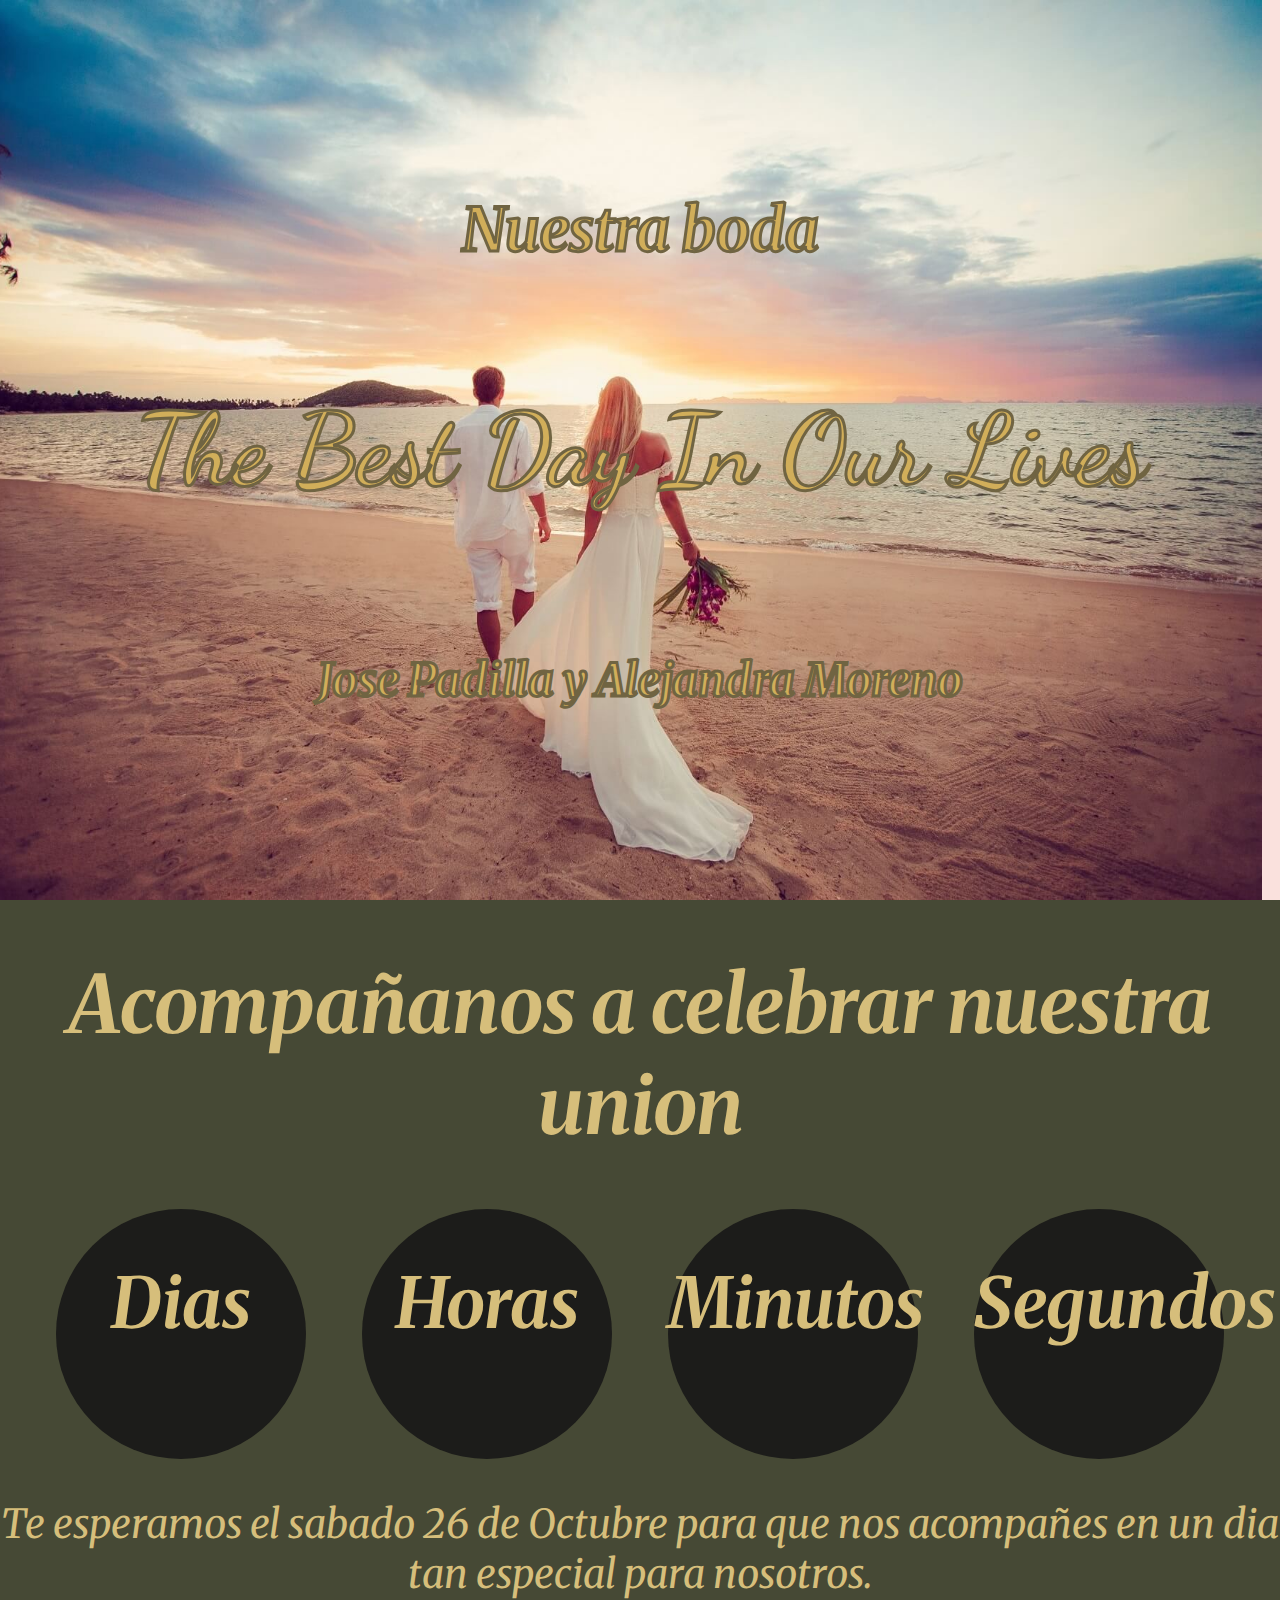
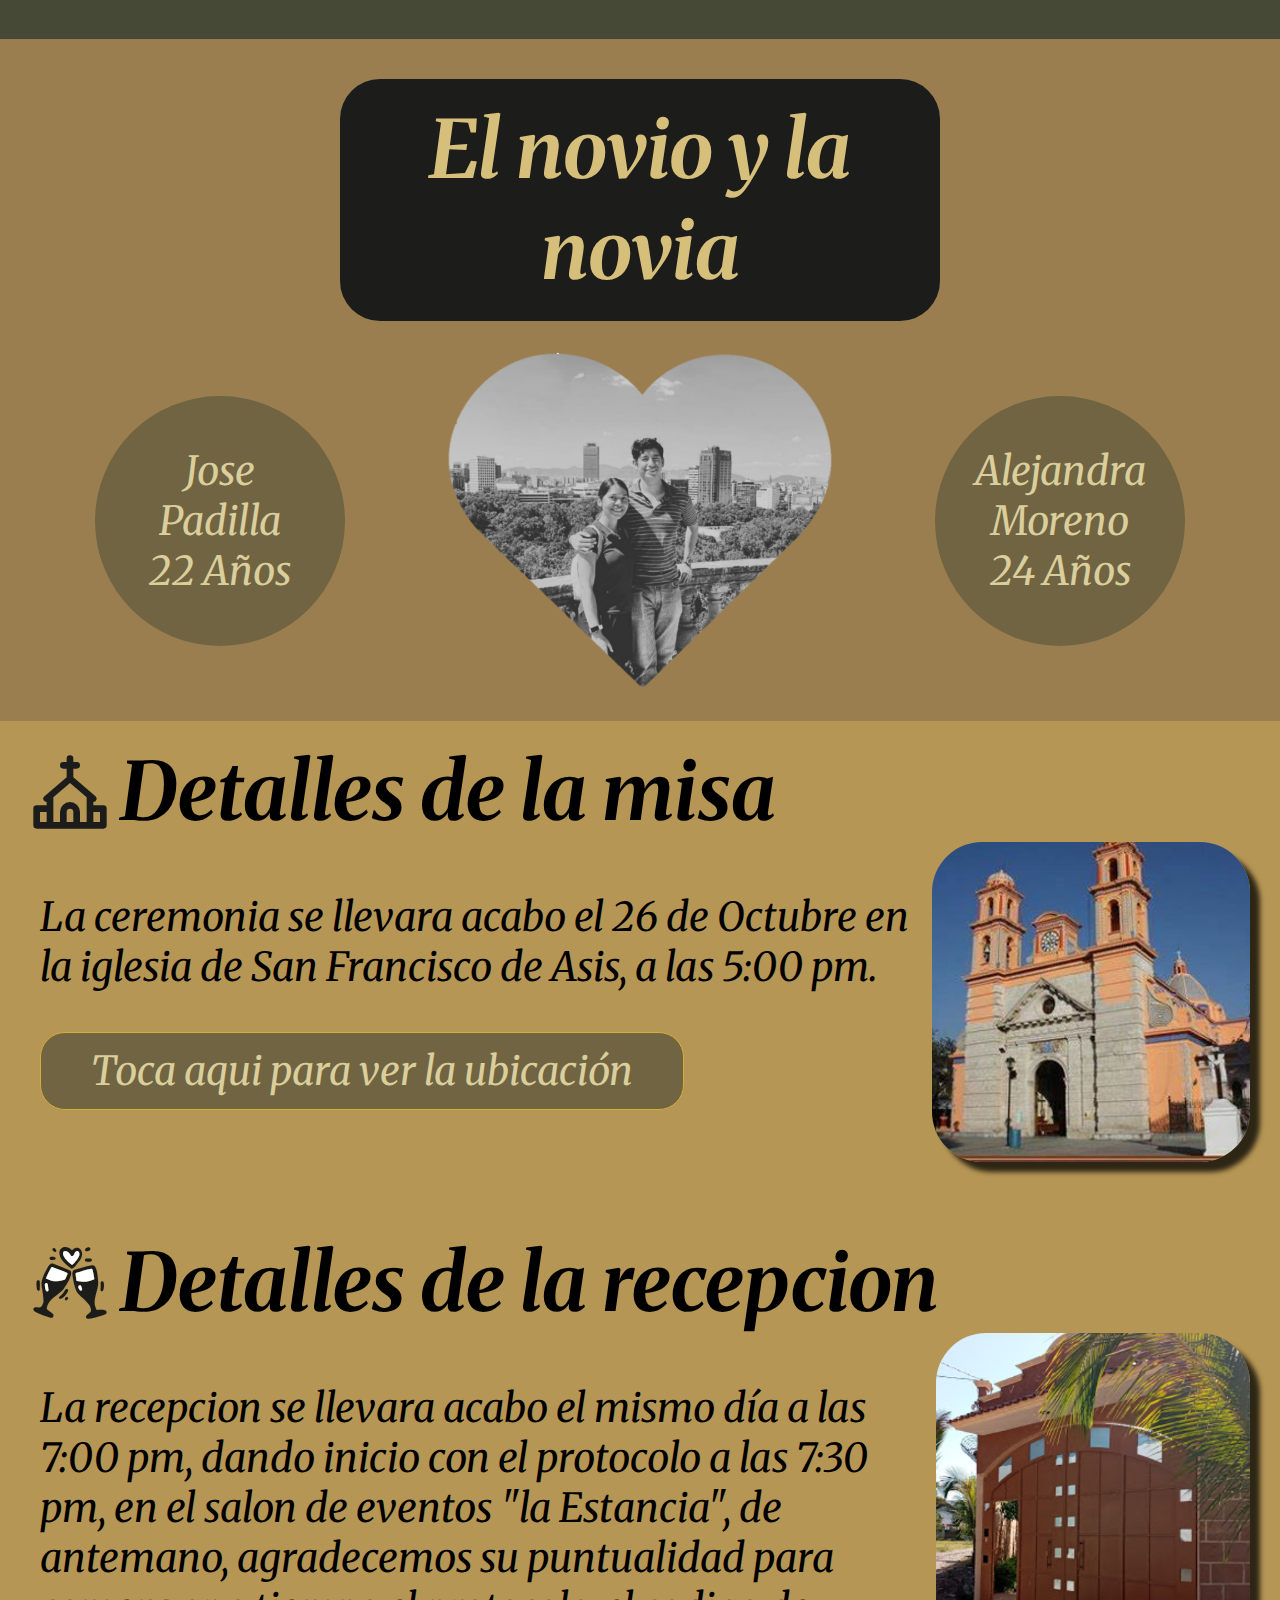
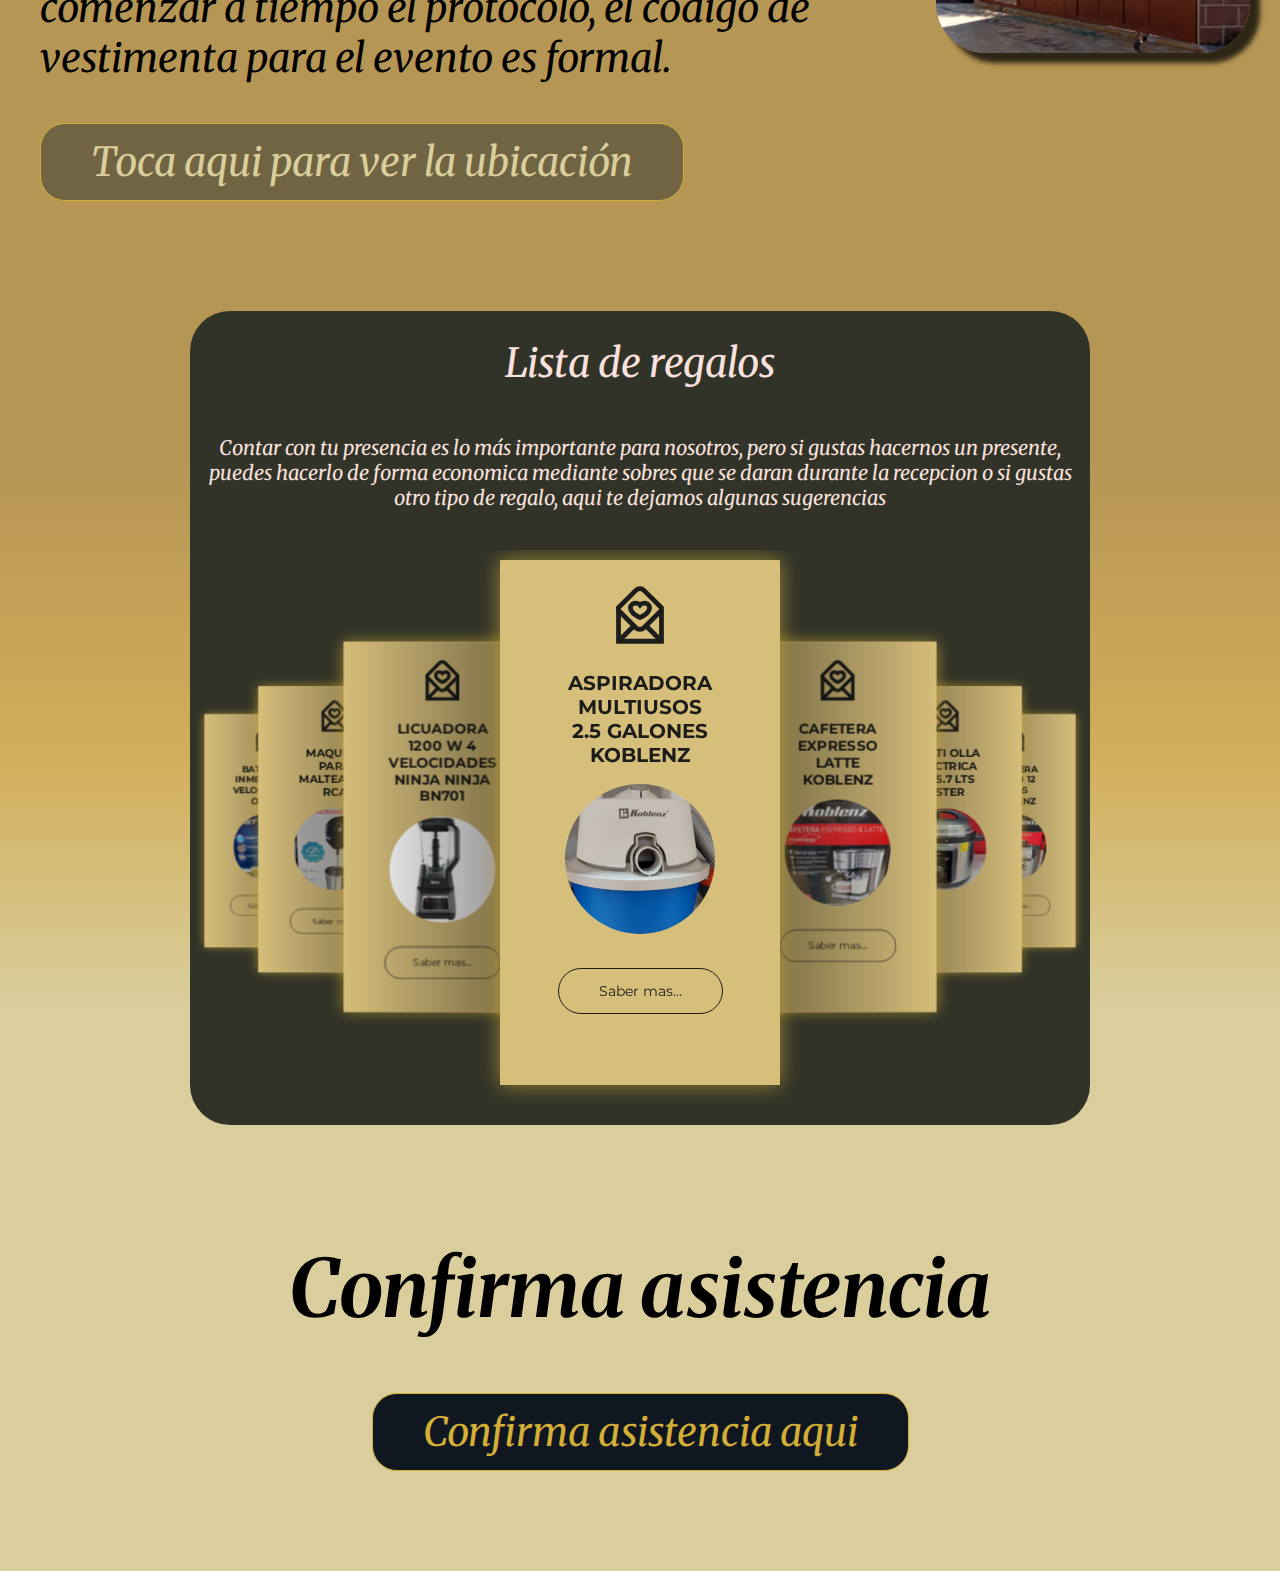
==== commit 83e64376: "Update index.html" ====
--- a/index.html
+++ b/index.html
@@ -102,7 +102,7 @@
     <section id="regalos">
         <div class="containeregalos">
         <h1>Lista de regalos</h1>
-        <p>Contar con tu presencia es lo más importante para nosotros, pero si gustas hacernos un regalo, puedes hacerlo de forma economica mediante sobres que se daran durante la recepcion o si gustas otro tipo de regalo, aqui te dejamos algunas sugerencias </p>
+        <p>Contar con tu presencia es lo más importante para nosotros, pero si gustas hacernos un presente, puedes hacerlo de forma economica mediante sobres que se daran durante la recepcion o si gustas otro tipo de regalo, aqui te dejamos algunas sugerencias </p>
         <div class="swiper mySwiper">
             <div class="swiper-wrapper">
 
@@ -264,4 +264,4 @@
     })
 </script>
 </body>
-</html>+</html>
--- a/css/style.css
+++ b/css/style.css
@@ -347,13 +347,13 @@
 
 @media screen and (max-width: 500px) {
     header #best{
-        font-size: 95px;   
+        font-size: 70px;   
     }
     header #uno{
-        margin: auto;
+        margin-top: auto;
     }
     header #dos{
-        margin-top: 300px;
+        margin-top: 600px;
     }
     #countdown{
         font-size: 35px;
@@ -430,4 +430,4 @@
         font-size: 30px;
         margin-bottom: 20px
     }
-}+}
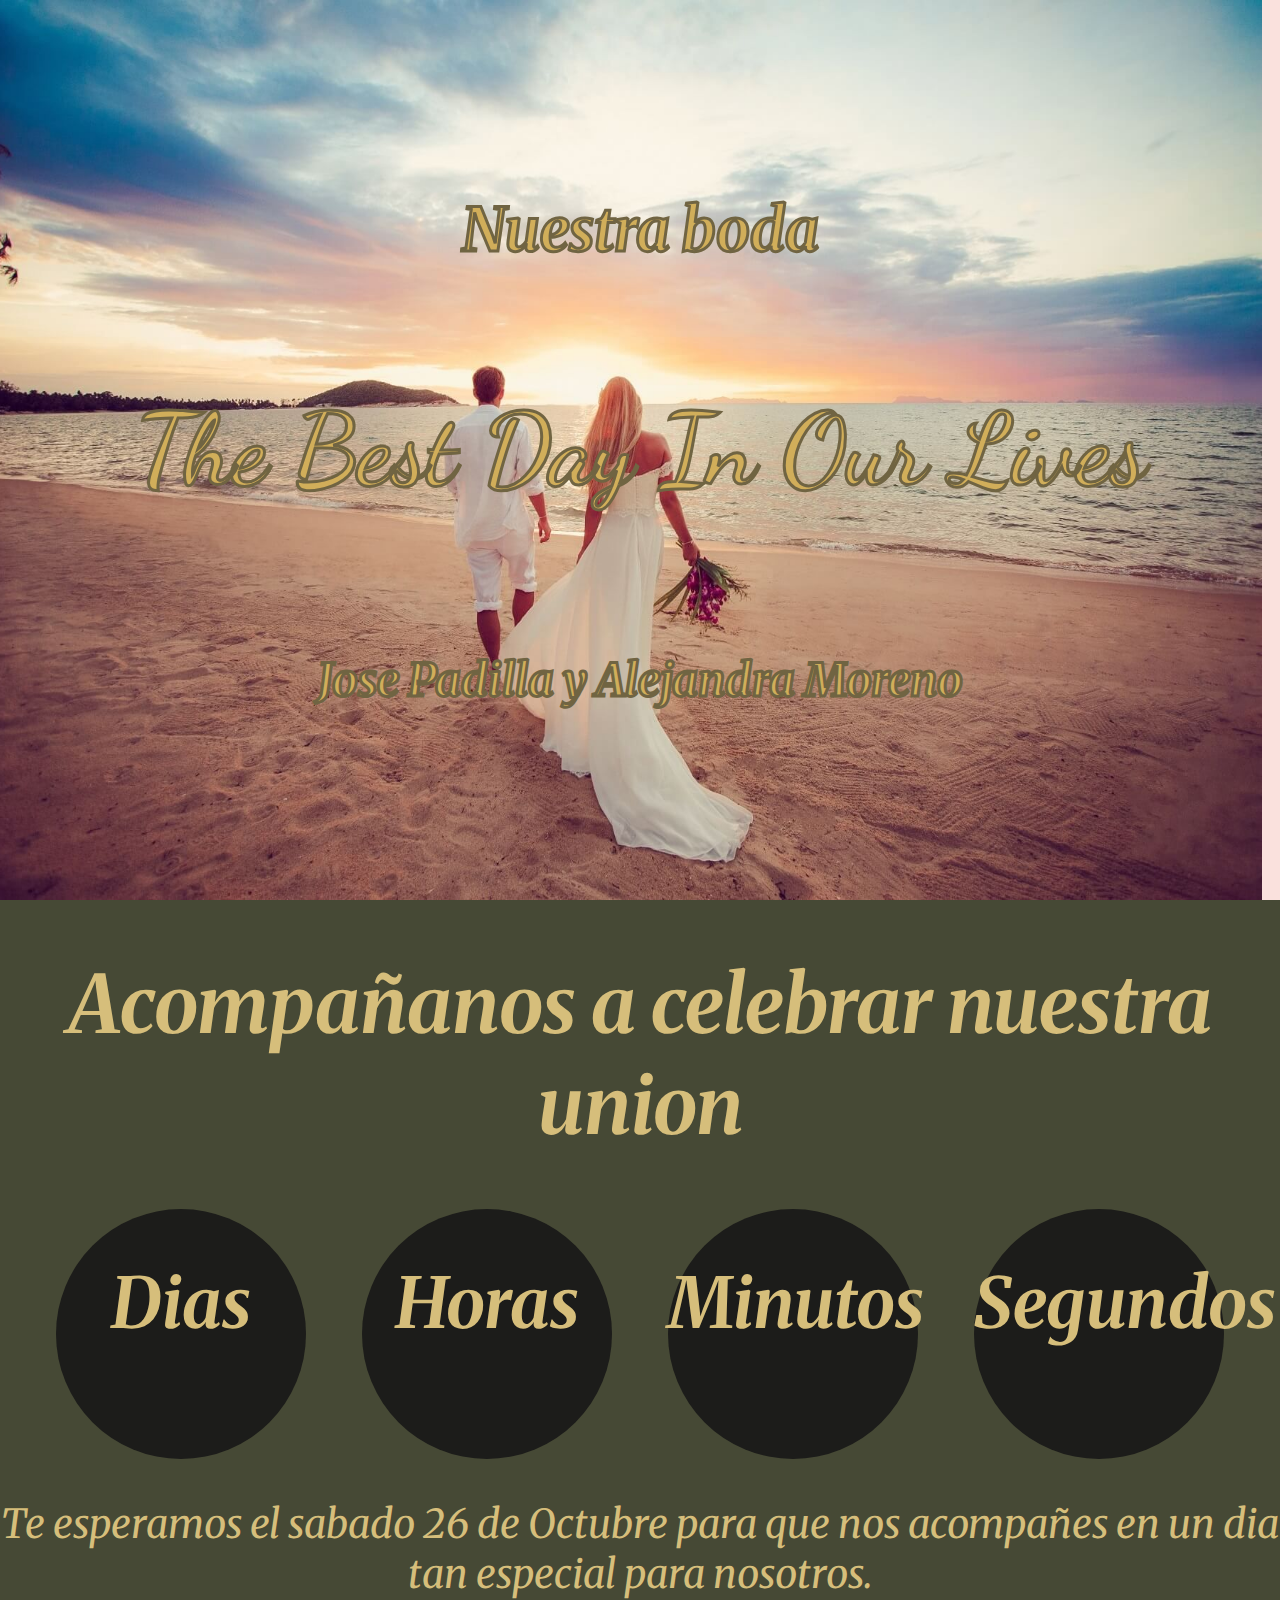
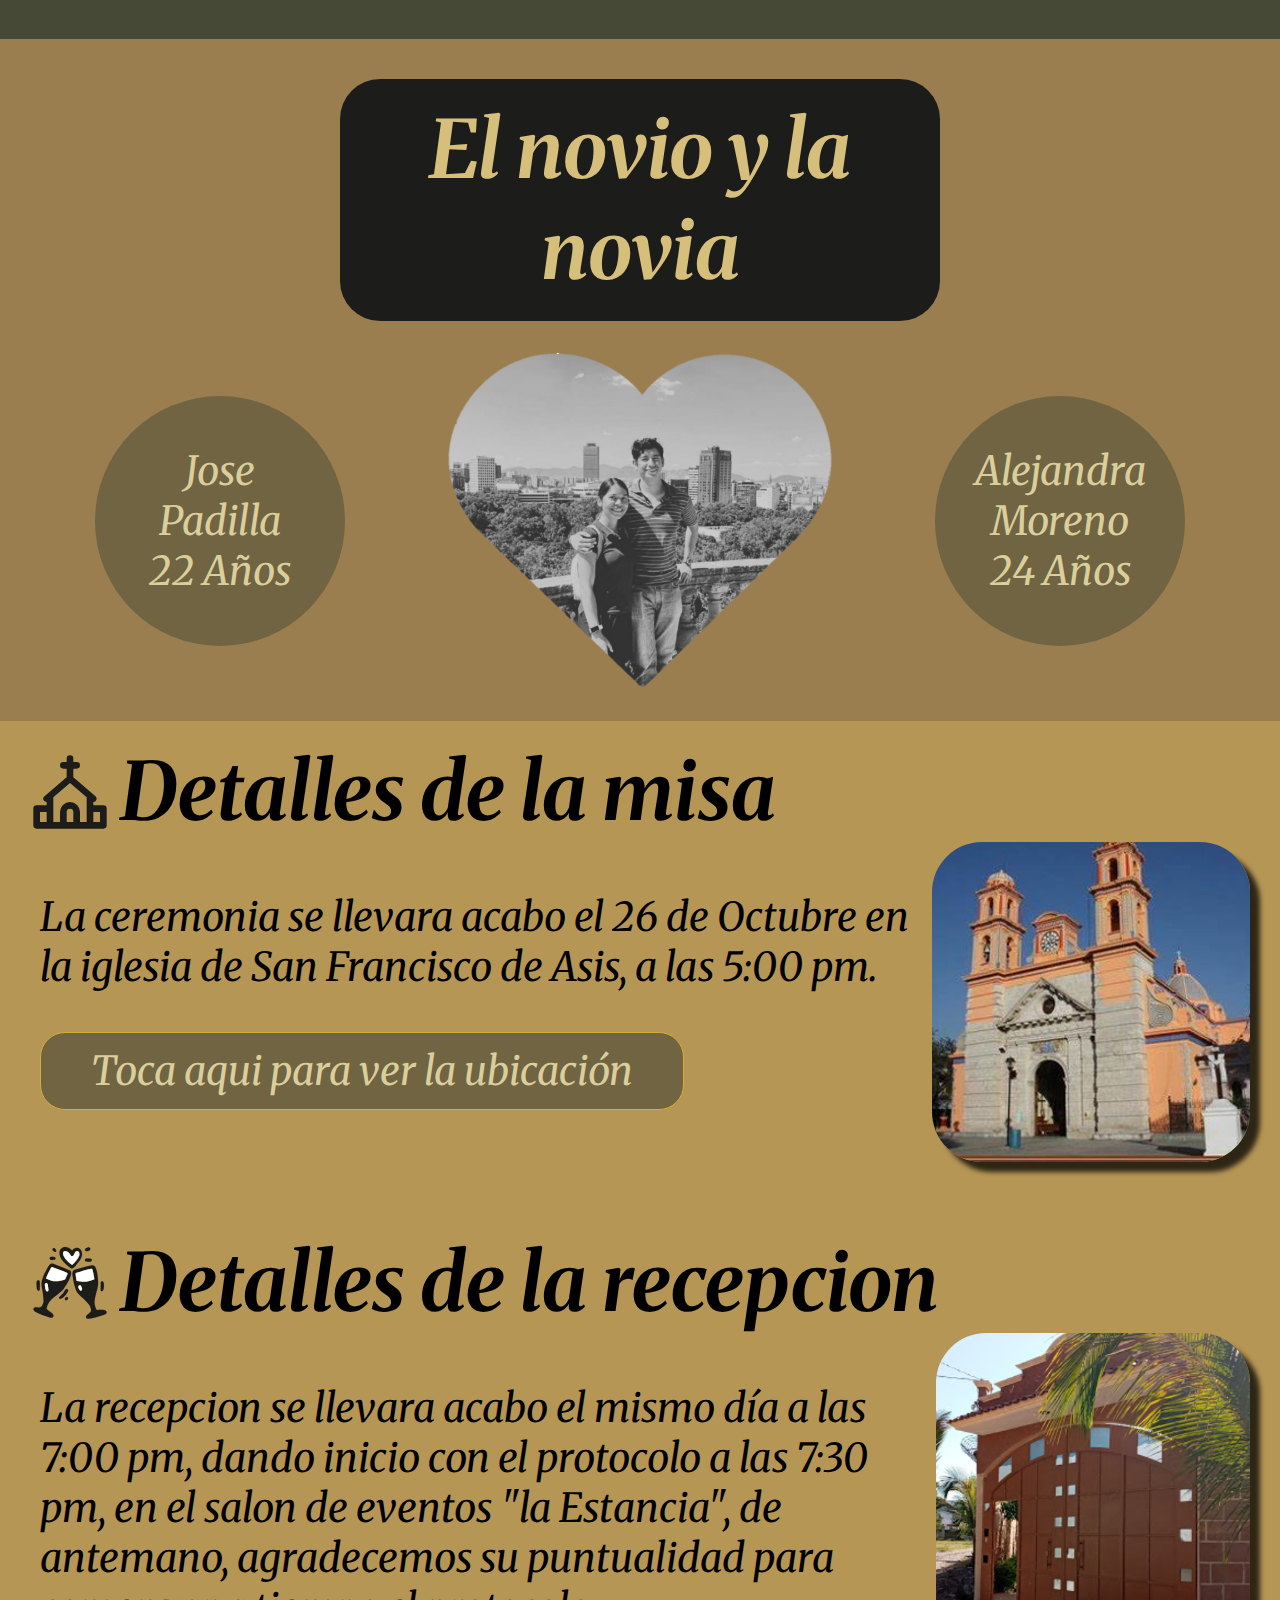
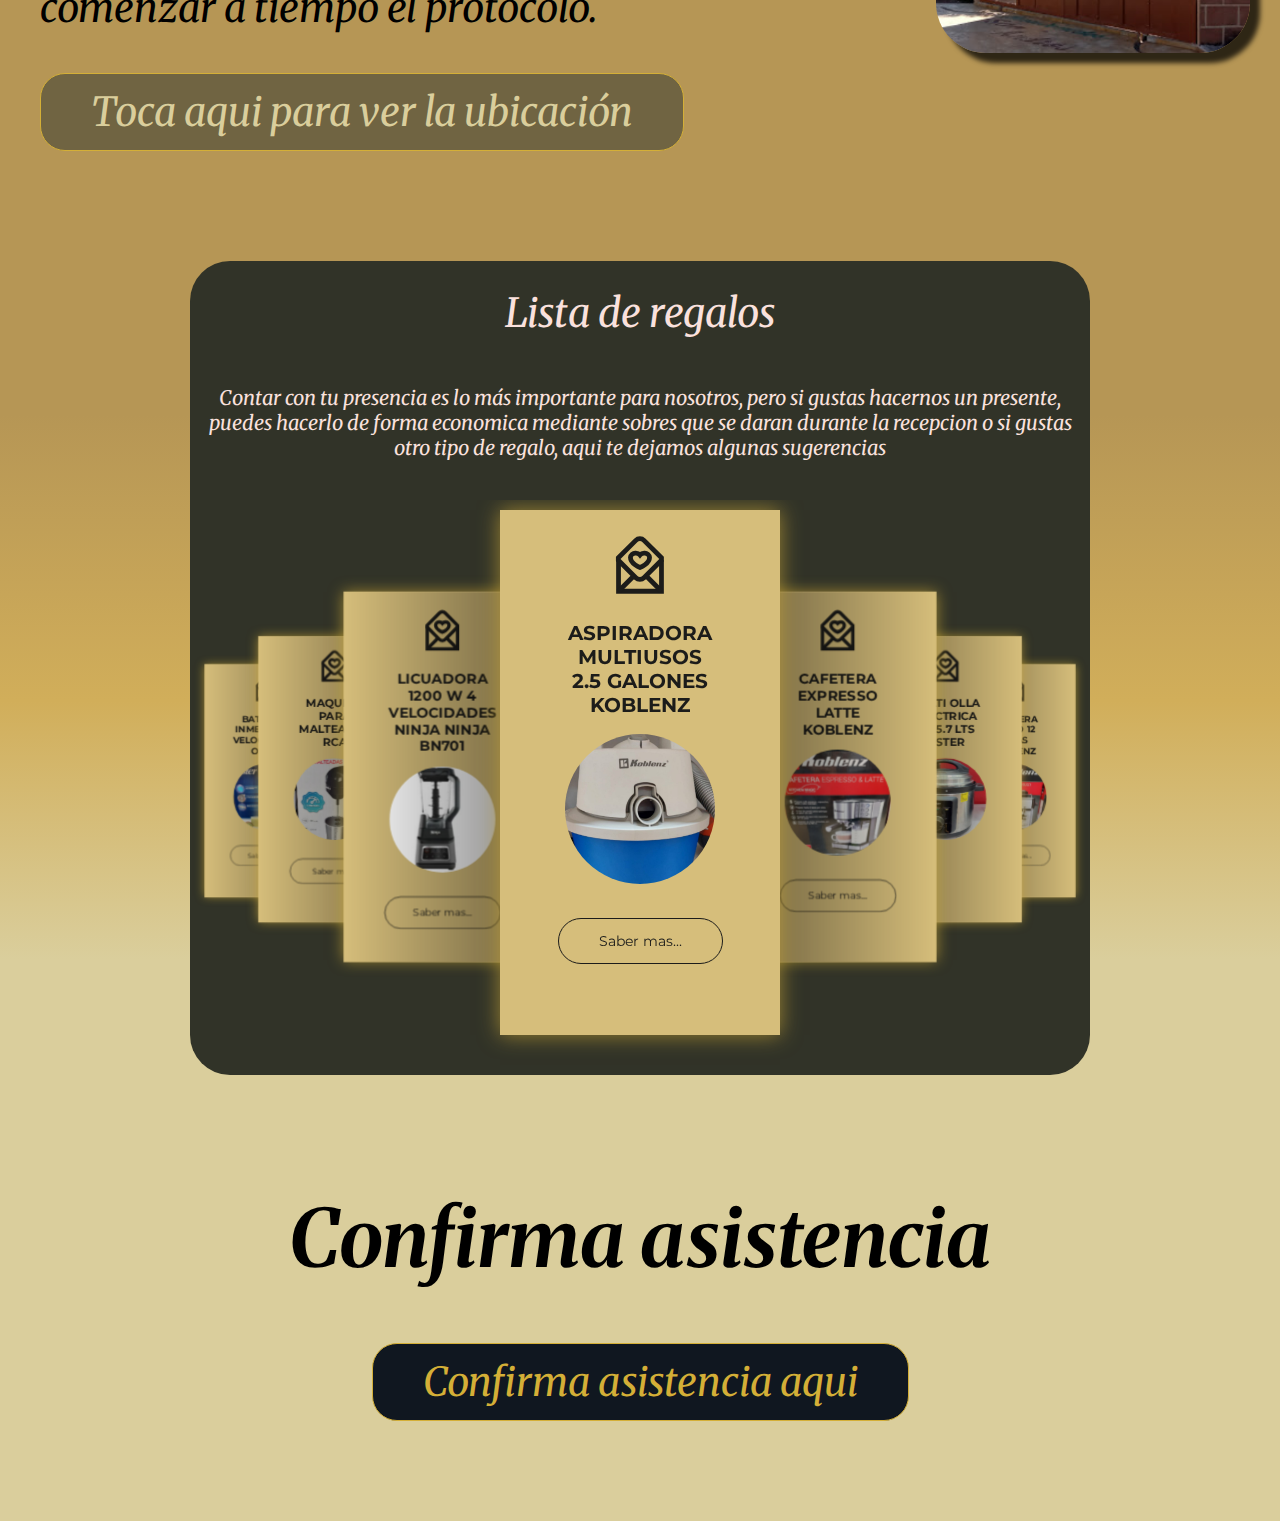
==== commit 53db8596: "Update index.html" ====
--- a/index.html
+++ b/index.html
@@ -93,7 +93,7 @@
         </div>
         <div class="cf">
             <div class="cft">
-            <p>La recepcion se llevara acabo el mismo día a las 7:00 pm, dando inicio con el protocolo a las 7:30 pm, en el salon de eventos "la Estancia", de antemano, agradecemos su puntualidad para comenzar a tiempo el protocolo, el codigo de vestimenta para el evento es formal.</p>
+            <p>La recepcion se llevara acabo el mismo día a las 7:00 pm, dando inicio con el protocolo a las 7:30 pm, en el salon de eventos "la Estancia", de antemano, agradecemos su puntualidad para comenzar a tiempo el protocolo.</p>
             <a href="https://maps.app.goo.gl/GyKFG2XMdiLdR6xL7" target="_blank" rel="noopener noreferrer">Toca aqui para ver la ubicación</a>
         </div>
         <img src="sources/salon.png" alt="">
--- a/css/style.css
+++ b/css/style.css
@@ -353,7 +353,7 @@
         margin-top: auto;
     }
     header #dos{
-        margin-top: 600px;
+        margin-top: 400px;
     }
     #countdown{
         font-size: 35px;
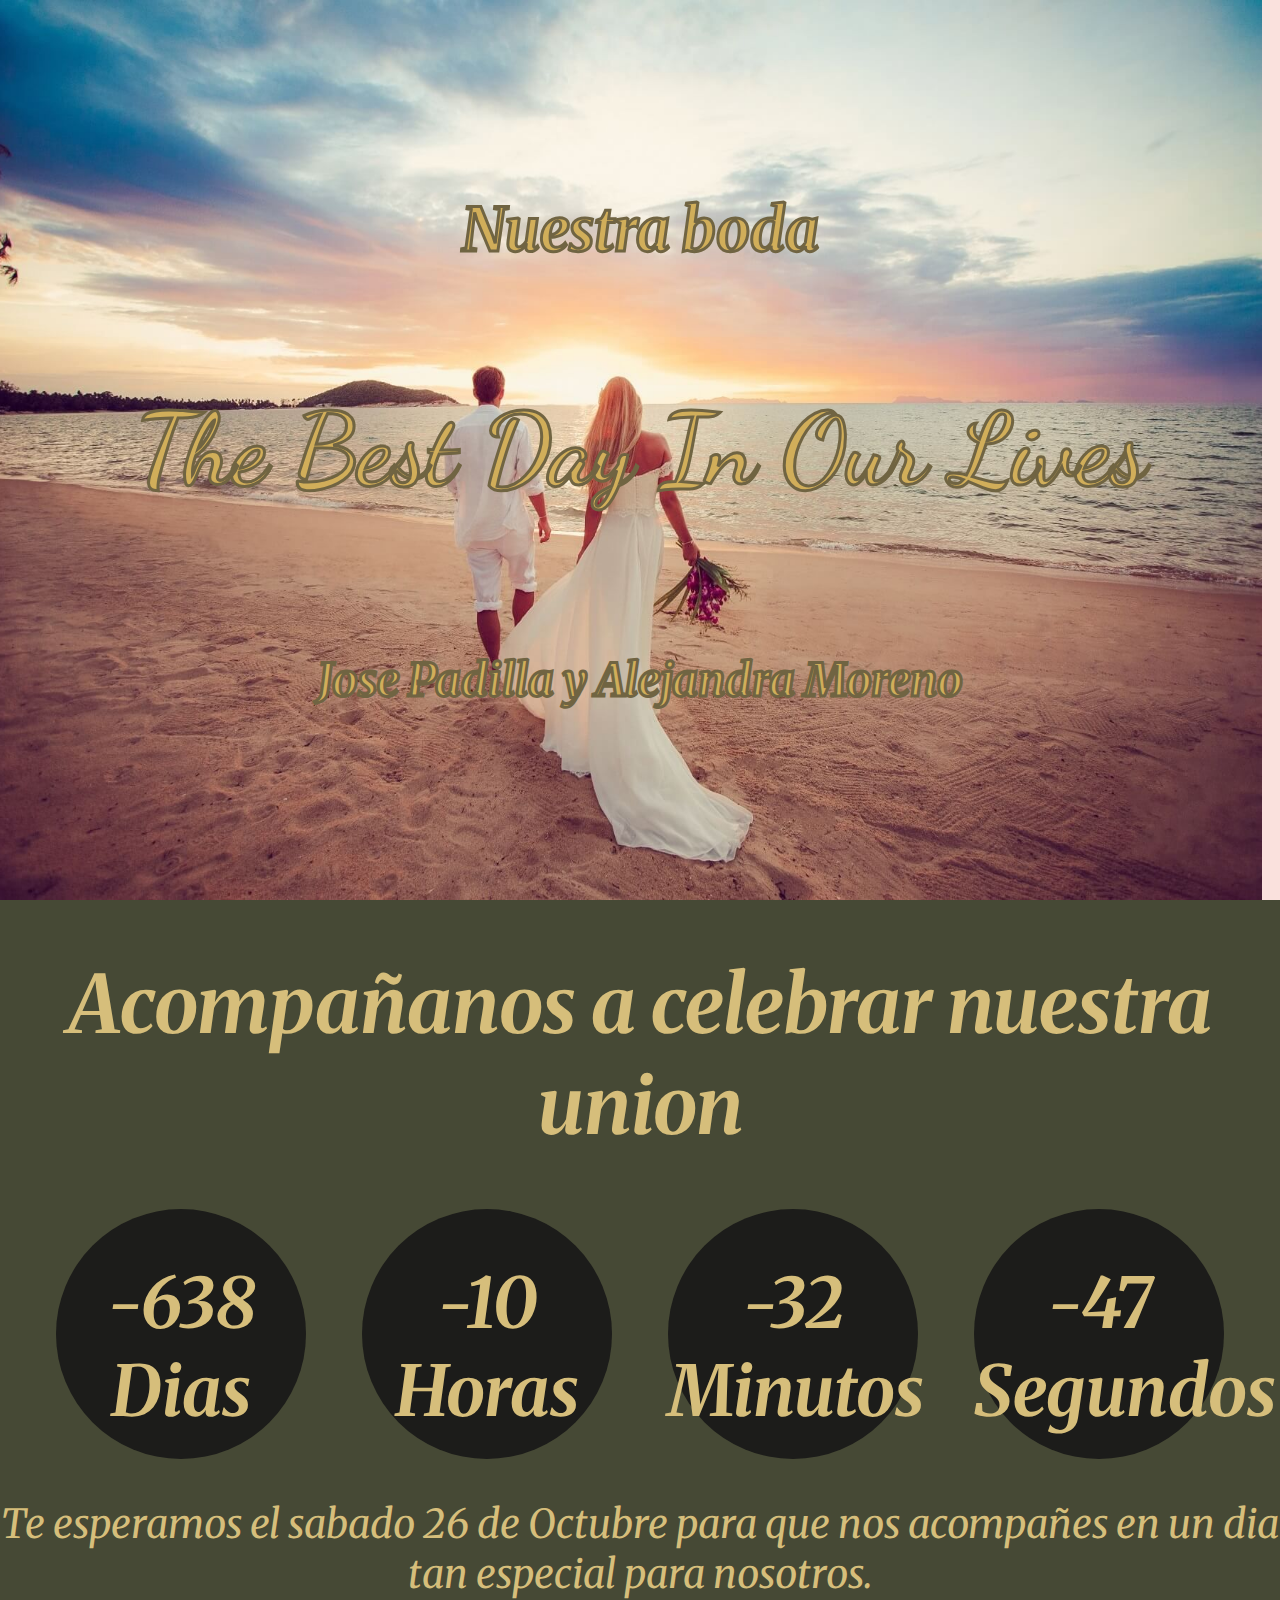
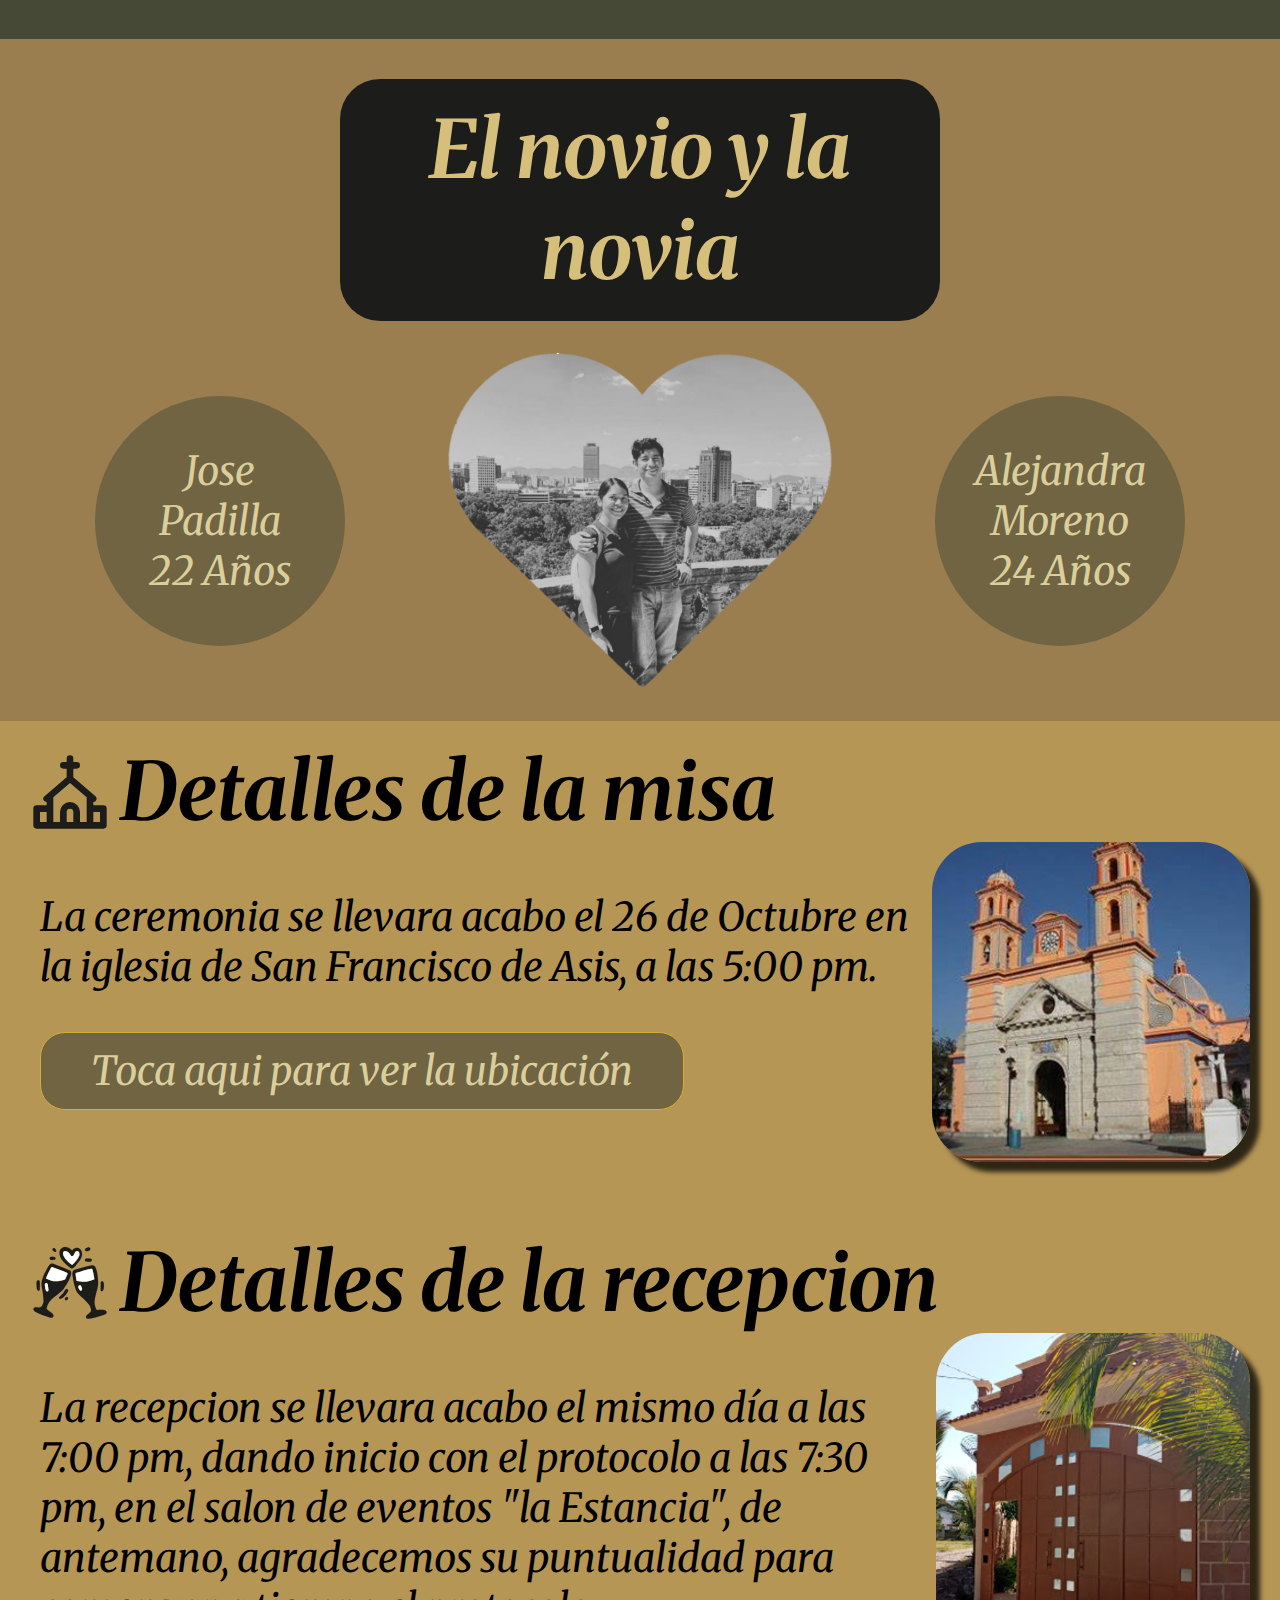
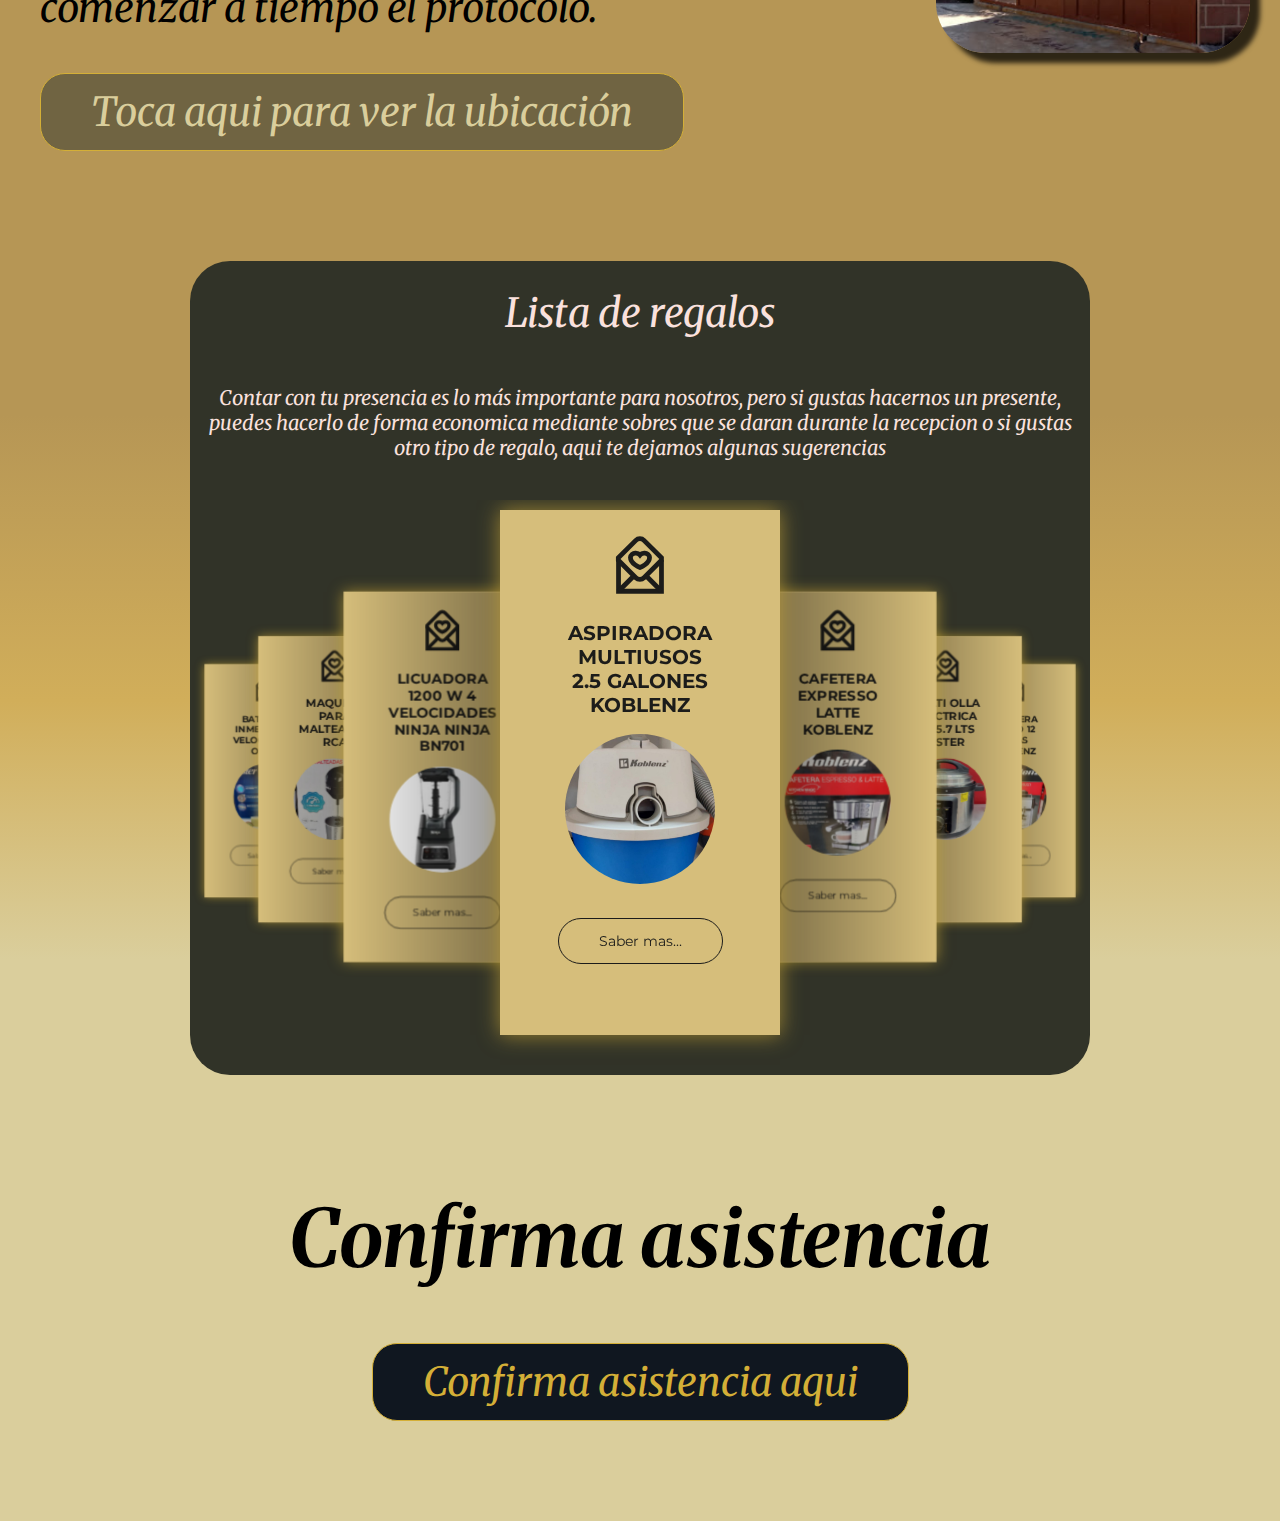
==== commit 0c8d75ba: "Update index.html" ====
--- a/index.html
+++ b/index.html
@@ -94,7 +94,7 @@
         <div class="cf">
             <div class="cft">
             <p>La recepcion se llevara acabo el mismo día a las 7:00 pm, dando inicio con el protocolo a las 7:30 pm, en el salon de eventos "la Estancia", de antemano, agradecemos su puntualidad para comenzar a tiempo el protocolo.</p>
-            <a href="https://maps.app.goo.gl/GyKFG2XMdiLdR6xL7" target="_blank" rel="noopener noreferrer">Toca aqui para ver la ubicación</a>
+            <a href="sources/salon_estancia.jpeg" target="_blank" rel="noopener noreferrer">Toca aqui para ver la ubicación</a>
         </div>
         <img src="sources/salon.png" alt="">
         </div>
@@ -240,7 +240,7 @@
     <section id="confirmar">
         <div>
         <h1>Confirma asistencia</h1>
-        <a href="sources/certificado.pdf" target="_blank" rel="noopener noreferrer">Confirma asistencia aqui</a>
+        <a href="https://docs.google.com/forms/d/e/1FAIpQLSdJ7ajQ0UgCi0BbI_dRgBcBoxX7jWNfIpCOT6Vqf2LNVEVYBQ/viewform" target="_blank" rel="noopener noreferrer">Confirma asistencia aqui</a>
         </div>
     </section>
 <script src="js/jquery-3.7.1.min.js"></script>
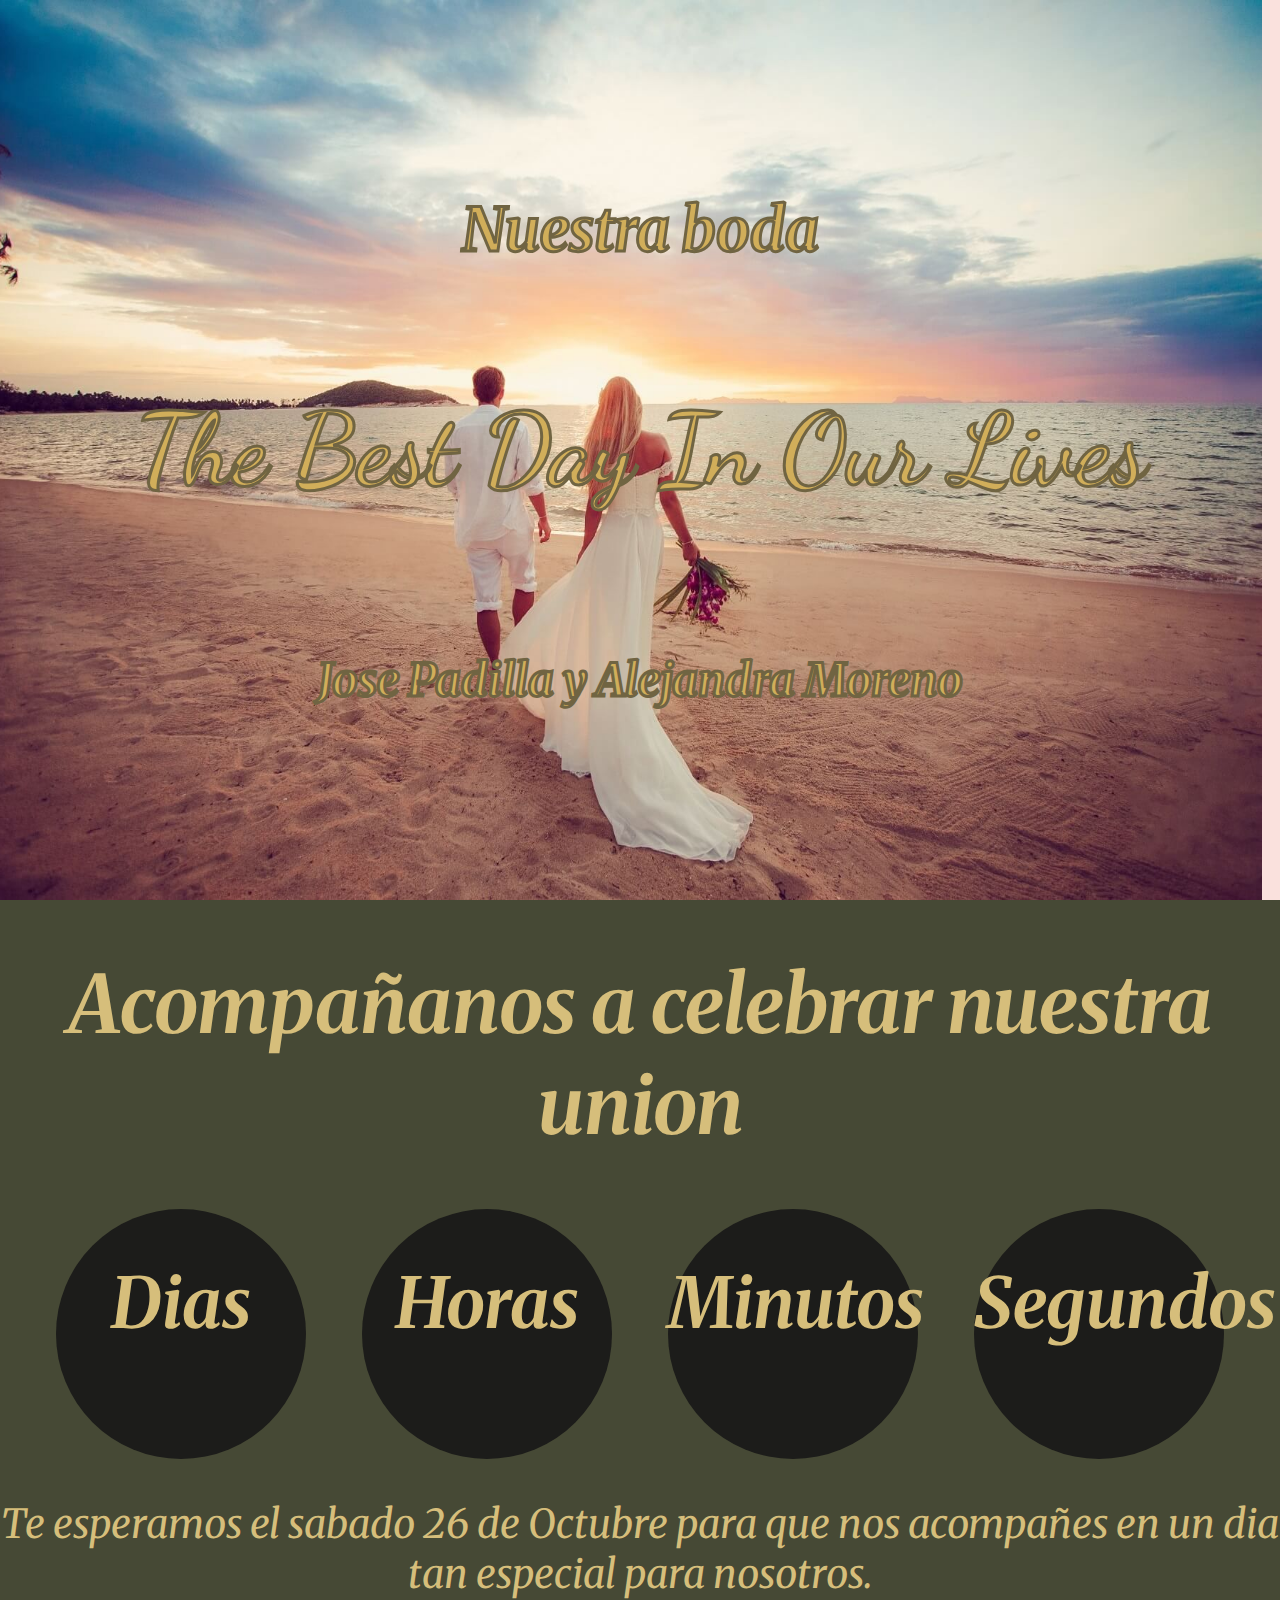
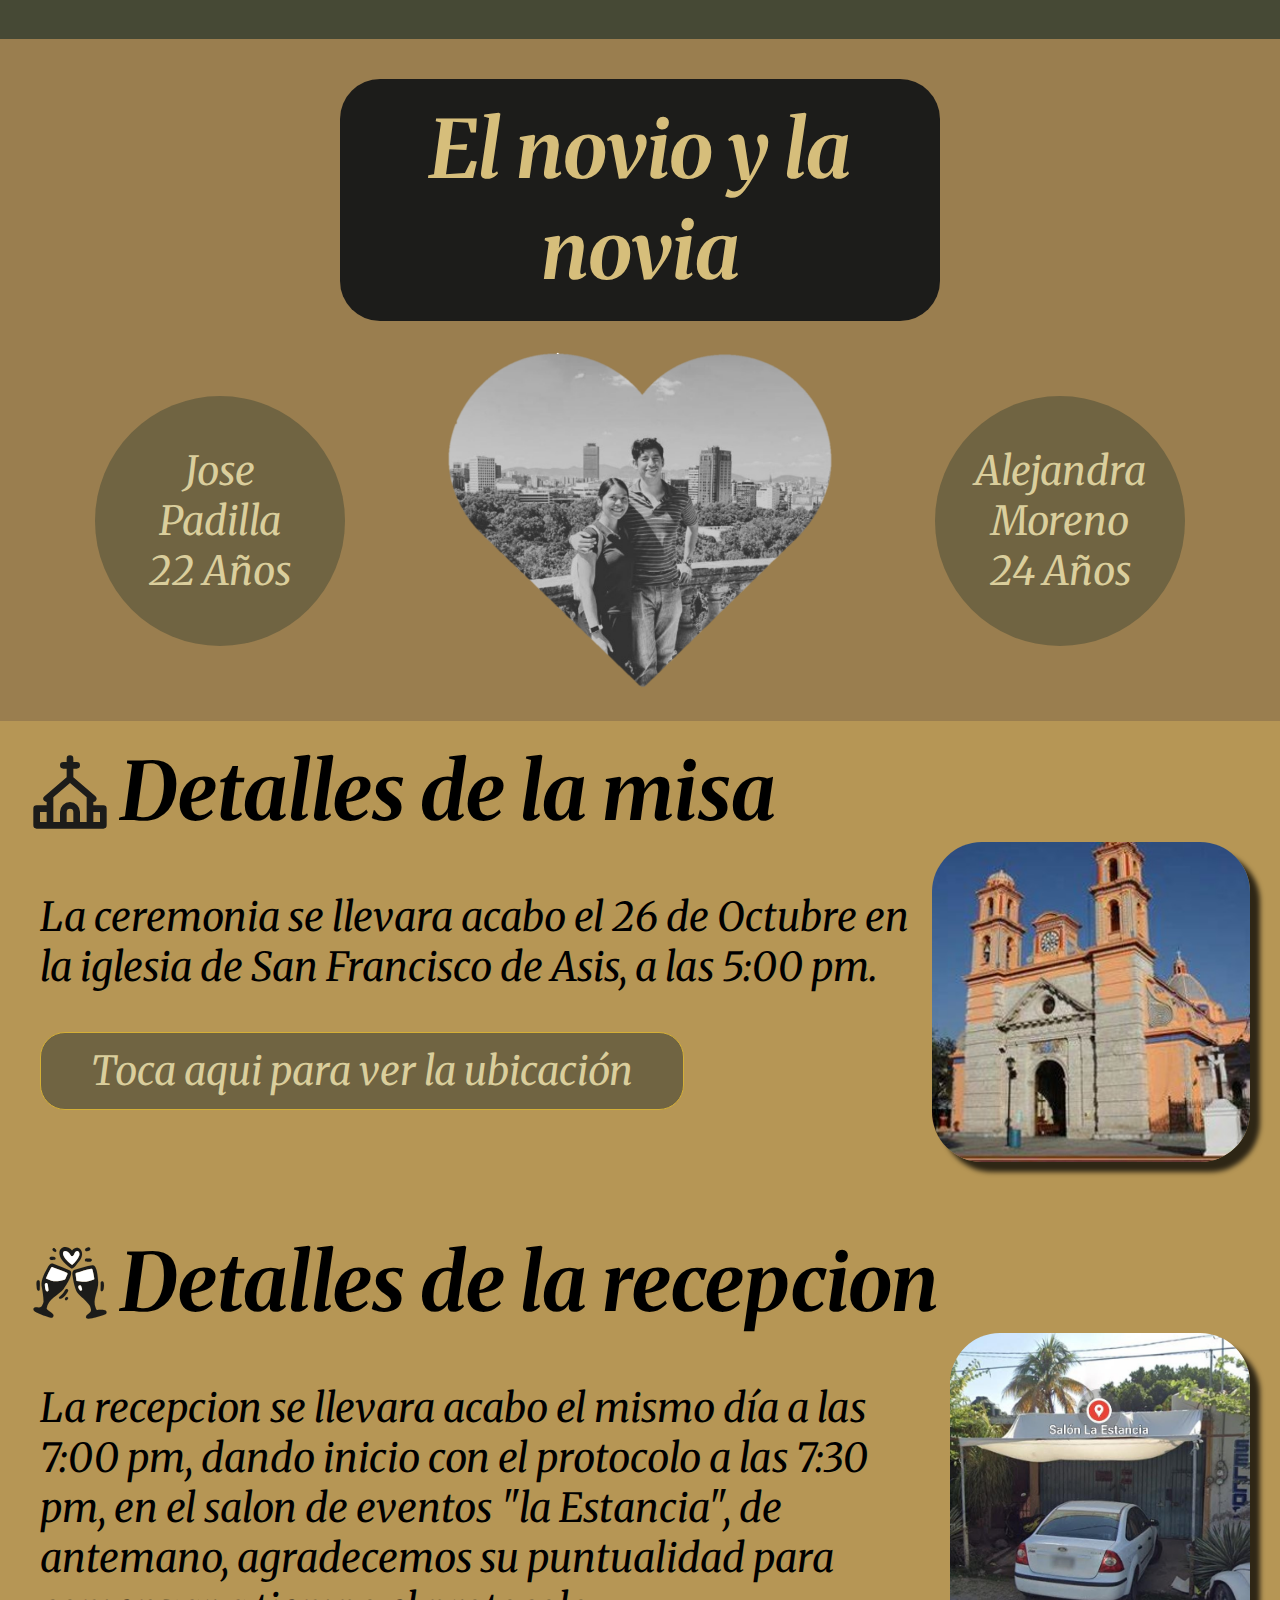
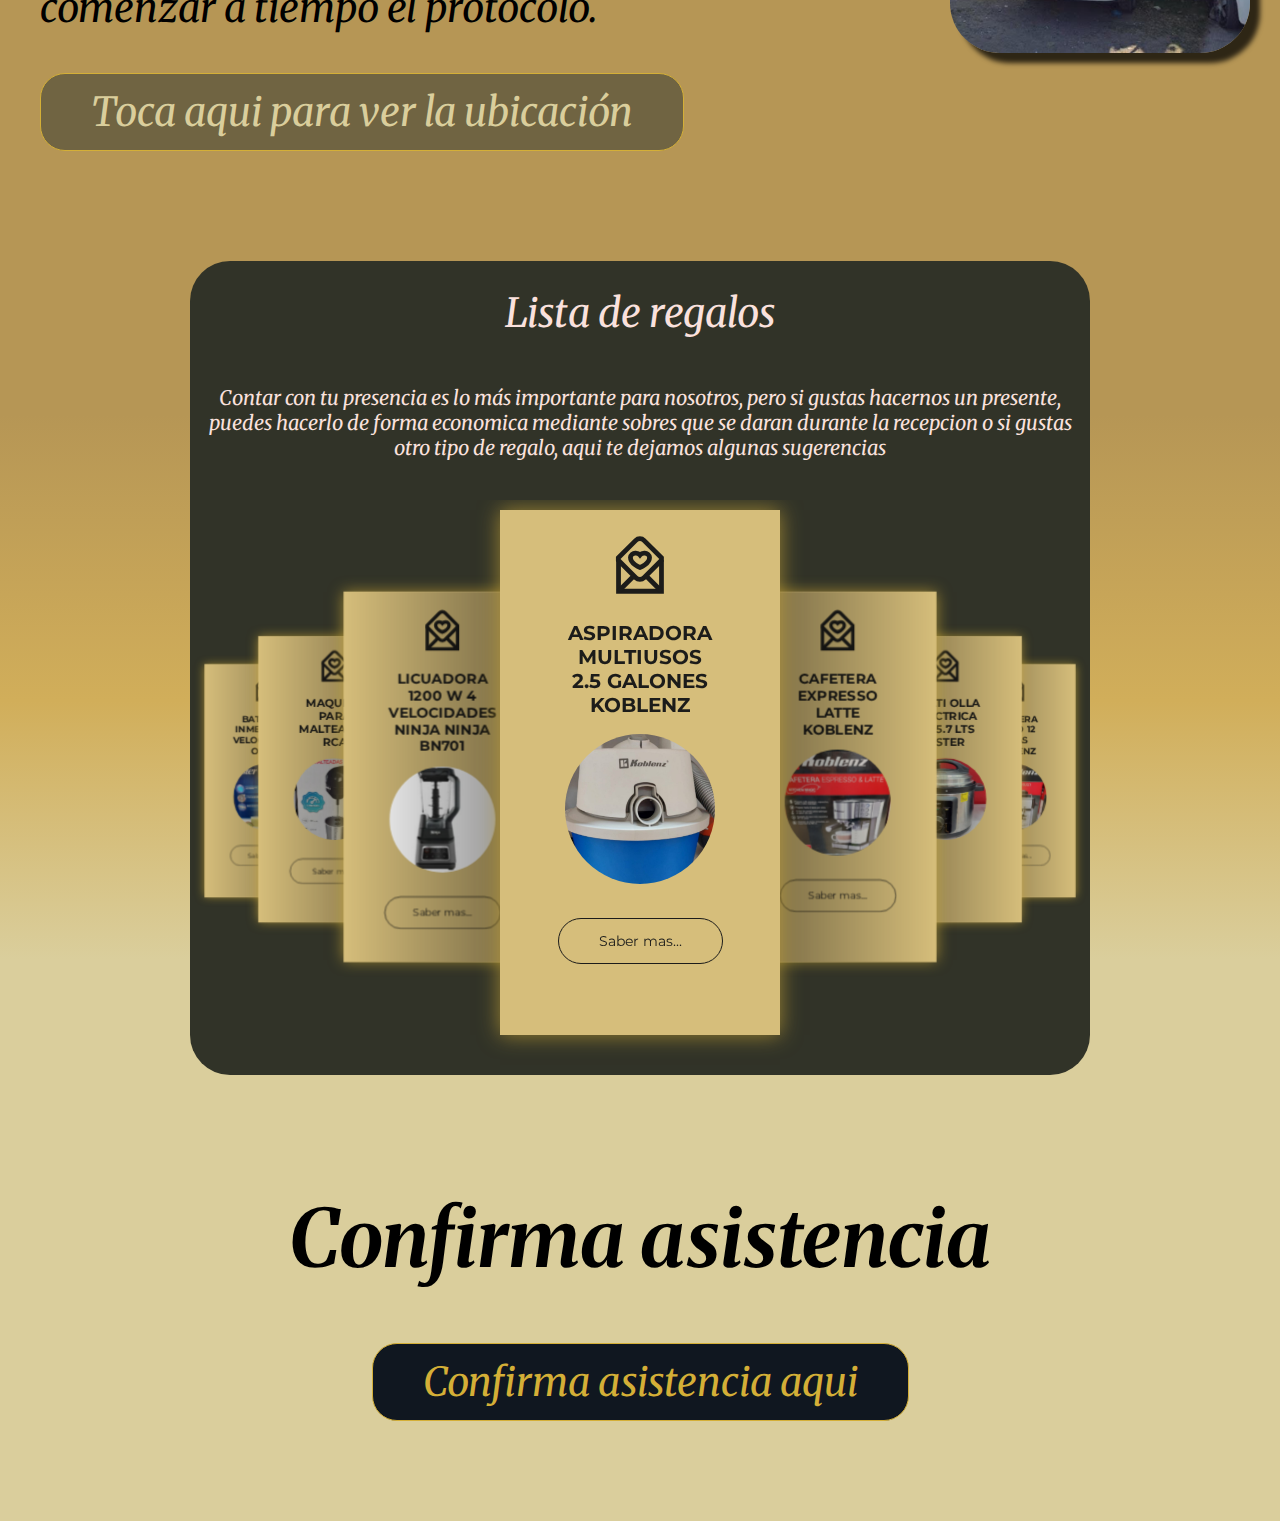
==== commit abe8d284: "Update index.html" ====
--- a/index.html
+++ b/index.html
@@ -96,7 +96,7 @@
             <p>La recepcion se llevara acabo el mismo día a las 7:00 pm, dando inicio con el protocolo a las 7:30 pm, en el salon de eventos "la Estancia", de antemano, agradecemos su puntualidad para comenzar a tiempo el protocolo.</p>
             <a href="sources/salon_estancia.jpeg" target="_blank" rel="noopener noreferrer">Toca aqui para ver la ubicación</a>
         </div>
-        <img src="sources/salon.png" alt="">
+        <img src="sources/salon_estancia.jpeg" alt="">
         </div>
     </section>
     <section id="regalos">
